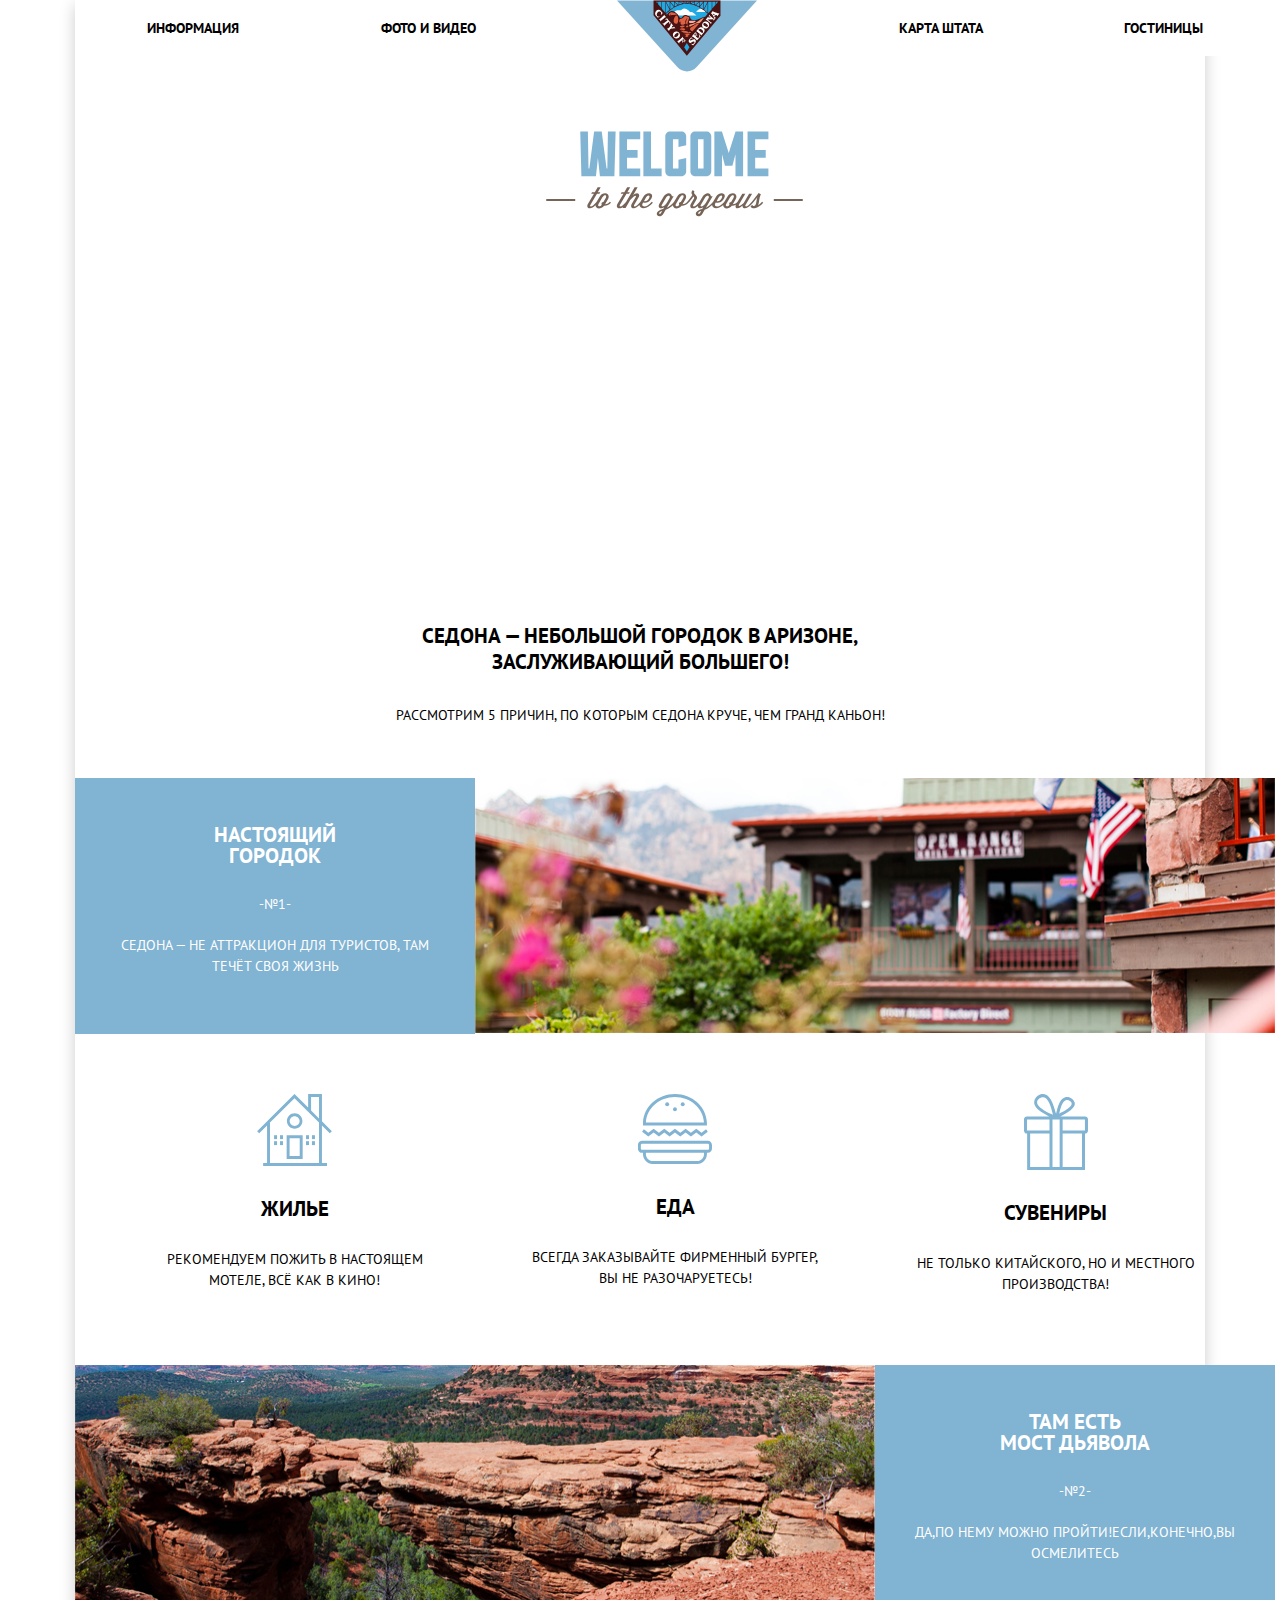
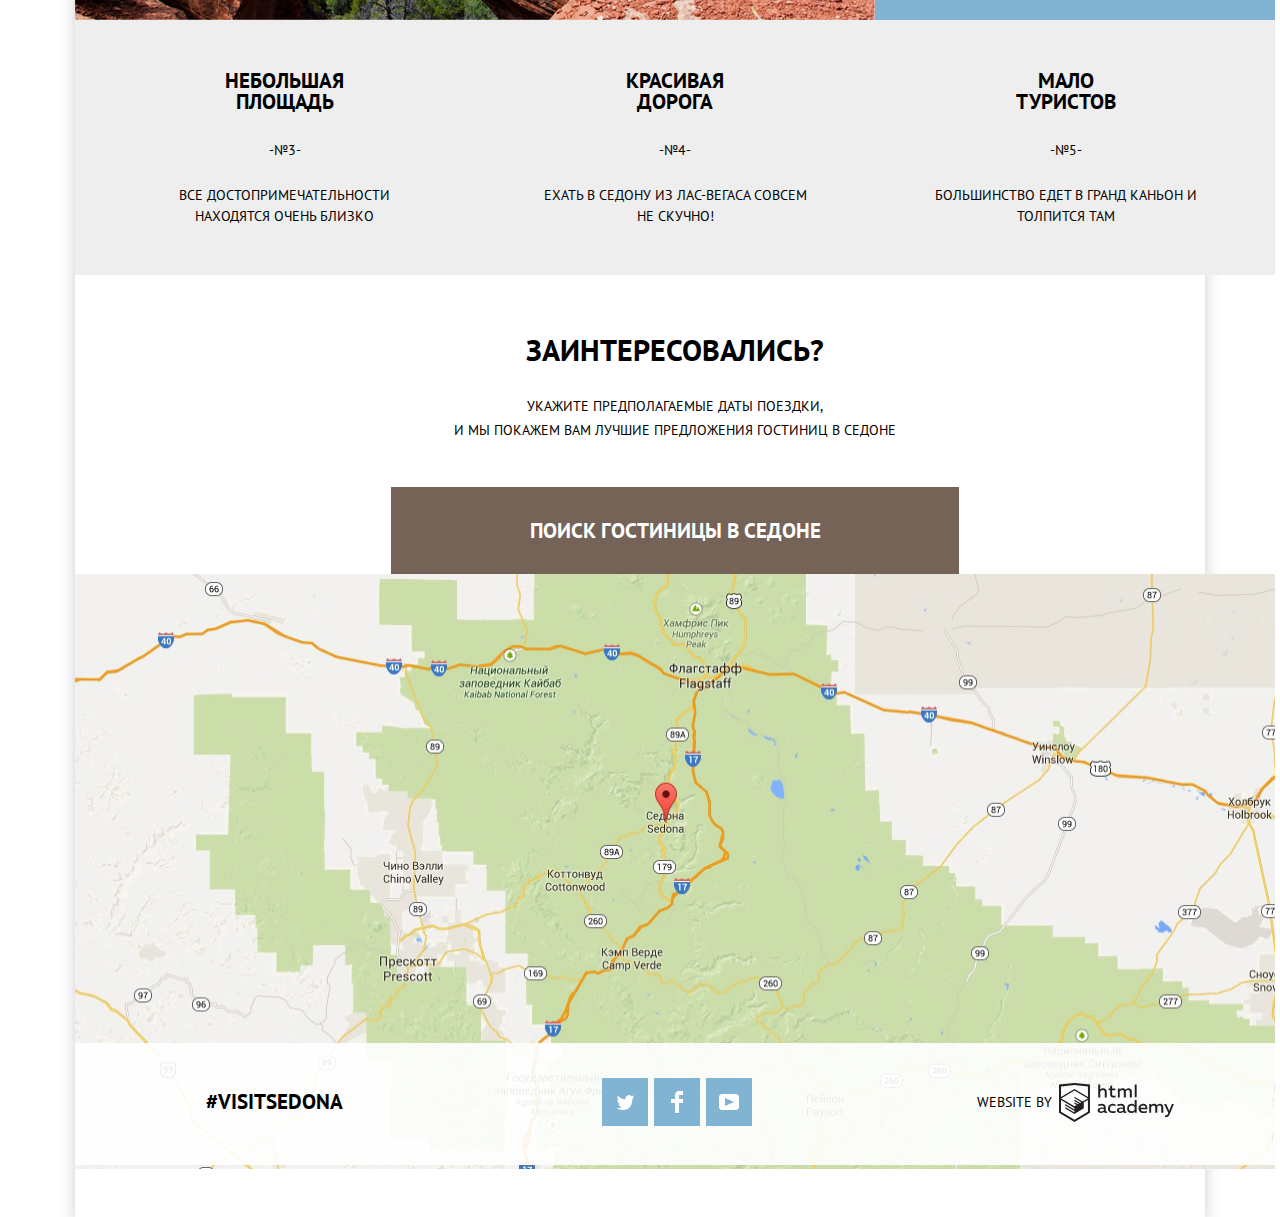
==== index.html @ ebeaf7d1 "№9" ====
<!DOCTYPE html>
<html lang="ru">
    <head>
    <meta charset="utf-8">
        <link rel="stylesheet" type="text/css" href="normalize.css" >
        <link rel="stylesheet" type="text/css" href="css/sedona.css">
        <link href="https://fonts.googleapis.com/css?family=PT+Sans:400,700&amp;subset=cyrillic" rel="stylesheet">
                <title>City of Sedona</title>
    </head>
    <body>
    <header>
        <nav class="main-navigation">
          <ul class="cite-navigation">
            <div class="container">
              <li><a href="">Информация</a></li>
              <li><a href="">Фото и Видео</a></li>
              <li><a class="header-logo" href=""><img src="img/logo.svg" width="140" height="72" alt="logo"></a></li>
              <li><a href="">Карта Штата</a></li>
              <li><a href="">Гостиницы</a></li>
            </div>
          </ul>
        </nav> 
        <div class="img">
          <img src="css/intro-welcome.svg" width="459" height="353">
        </div>
    </header>
        <main>
            <h1 class="visually-hidden">Седона</h1>
            <section class="description-of-sedona">
               <h2>Седона — небольшой городок в Аризоне,<br>
заслуживающий большего!</h2>
               <h3>Рассмотрим 5 причин, по которым Седона круче, чем гранд каньон!</h3>
               <div class="natural-sedona">
                 <div class="description">
                    <h4>Настоящий <br>городок</h4>
                    <h5>-№1-</h5>        
                    <h5>Cедона — не аттракцион для туристов, там течёт своя жизнь</h5>
                </div>
                <img src="img/restor.jpg" alt="restoran" width="800" height="255">    
              </div>
              <ul class="three-reasons">
                <div class="container">
                  <li class="reasons"> 
                    <img src="img/house.svg" alt="home">
                      <h4>Жилье</h4>
                      <h5>Рекомендуем пожить в настоящем мотеле, всё как в кино!</h5>
                  </li>
                  <li class="reasons">
                    <img src="img/burger.svg" alt="burger">
                    <h4>Еда</h4>
                    <h5>Всегда заказывайте фирменный бургер, вы не разочаруетесь!</h5>
                  </li>
                  <li class="reasons">
                    <img src="img/soivenirs.svg" alt="present">
                    <h4>Сувениры</h4>
                    <h5>Не только китайского, но и местного производства!</h5>
                 </li>
                </div>
              </ul>
              <div class="present-sedona">
                <img src="img/devil.jpg" alt="most" width="800" height="255">
                <div class="description">
                  <h4>Там есть <br> мост дьявола</h4>
                  <h5>-№2-</h5>    
                  <h5>Да,по нему можно пройти!Если,конечно,вы осмелитесь</h5>
                </div>
             </div>
             <ul class="six-reasons">
                <div class="container">
                  <li class="reason">
                    <h4>Небольшая <br> Площадь</h4>
                    <h5>-№3-</h5>
                    <h5>Все достопримечательности 
находятся очень близко</h5>
                  </li>
                  <li class="reason">
                    <h4>Красивая<br> Дорога</h4>
                    <h5>-№4-</h5>
                    <h5>Ехать в Седону из Лас-Вегаса совсем
не скучно!</h5>
                  </li>
                  <li class="reason">
                    <h4>Мало <br>Туристов</h4>
                    <h5>-№5-</h5>
                    <h5>Большинство едет в гранд каньон
и толпится там</h5>
                  </li>
                </div>
            </ul>
          </section>
          <section class="interest">
            <h2>Заинтересовались?</h2>
            <h3>Укажите предполагаемые даты поездки,<br> 
и мы покажем вам лучшие предложения гостиниц в Седоне</h3>
            <button class="search" >Поиск гостиницы в Седоне</button>
            <div class="map">
               <img src="img/map.jpg" width="1200" height="595">
            </div>
        </section>
        <footer class="main-footer">
          <div class="container">
            <p class="visit"><a href="">#VISITSEDONA</a></p>
            <div class="footer-social">
               <a href="#" class="social tw"></a>
               <a href="#" class="social fb"></a>
               <a href="#" class="social ut"></a>
            </div>
            <div class="footer-copyright">
                <p>website by</p>
                <a href="" class="logo academy"></a>
            </div>
        </div>
      </footer>
            <section class="popup">
                <div class="search-of-hotel">
                    <h2 class="visually-hidden">Поле ввода данных</h2>
                    <div class="popup-container">
                       <form  action="http://echo.htmlacademy.ru" method="post">
                          <label for="data1">Дата заезда:</label>
                          <input class="enter-calender" type="text" name="text" id="data1" placeholder="24 апреля 2017">
                          <label for="data2">Дата выезда:</label>
                          <input class="exist-calender" type="text" name="text" id="data2" placeholder="4 июля 2017">
                          <label for="senior">Взрослые: 
                              <div class="plus">
                                <button type="button">-</button>
                                <input type="number" id="senior">
                                <button type="button">+</button>
                           </div>  
                        </label>      
                          <label for="child">Дети:
                           <div class="minus">
                             <button type="button">-</button>
                             <input  type="numder" id="child">
                             <button type="button">+</button>
                          </div> 
                         </label>      
                          <button class="found" type="submit">Найти</button>
                </form>
            </div>
        </div>
    </section>
</main>
    <script>
        var search=document.querySelector(".search");
        var popup=document.querySelector(".popup");
        var enter=popup.querySelector(".enter-calender"); 
        var exist=popup.querySelector(".exist-calender");    
        var form=popup.querySelector("form");   
        var inputenter=popup.querySelector(".enter-calender");
        var inputexist=popup.querySelector(".exist-calender");    
            search.addEventListener("click", function (evt){
                evt.preventDefault();
                popup.classList.toggle("popup-show");
                enter.focus();
                inputenter.classList.remove("popup-error");
                inputexist.classList.remove("popup-error-two");
                 })  
            form.addEventListener("submit", function(evt){
                if(!enter.value || !exist.value){
                    evt.preventDefault();
                    inputenter.classList.add("popup-error");
                    inputexist.classList.add("popup-error-two");
                }
            })
            window.addEventListener("keydown", function (evt) {
    if (evt.keyCode === 27) {
      evt.preventDefault();
      if (popup.classList.contains("popup-show")) {
        popup.classList.remove("popup-show");
        inputenter.classList.remove("popup-error");  
        inputexist.classList.remove("popup-error-two");  
      }
    }
            })
        </script>
    </body>
    </html>
---- css/sedona.css ----
body{
    font-family: "PT Sans","Arial", sans-serif;
    font-size: 14px;
    background-color:white;
    text-transform: uppercase;
    margin: 0 75px;
    box-shadow: 0 5px 15px rgba(0, 1, 1, 0.2);
    }
 a{
    color:black;
     text-decoration:none;
}
li {
    list-style: none;
    padding: 0;
}
ul{
    margin: 0;
    padding: 0;
}
.main-navigation{
    width:1200px;
    font-weight: 700;
    color: black;
    background-color: white;
    line-height: 26px;
    }
.img{
    background-image: url("b-p.jpg");
    background-repeat: 
        no-repeat;
    height: 508px;
    background-size: cover;
}
.img img{
    position: relative;
    top: 75px;
    left: 370px;
}
.cite-navigation{
    height: 56px;
    display: flex;
    flex-direction: row;
    align-items: center;
    justify-content: space-between;
    flex-wrap: wrap;
    
}
.cite-navigation li:not(:nth-child(3)) {
    padding-top: 15px;
}
.cite-navigation a {
    color: black;
    font-size: 14px;
    line-height: 26px;
}
.cite-navigation a:hover,
.cite-navigation a:focus{
    color: #669ec0;
}
.cite-navigation a:active{
    color: #b2b2b2;
}

.description-of-sedona {
    text-align: center;
    
}
.description-of-sedona h2{
    font-weight: 700;
    font-size: 21px;
    line-height: 26px;
    margin-top: 59px;
}
.description-of-sedona h3{
    font-size: 14px;
    font-weight: 400;
    margin-top: 27px;
    margin-bottom: 50px;
    line-height: 26px;
}
.natural-sedona{
    display: flex;
    flex-direction: row;
    width: 1200px;
    height: 256px;    
}
.description{
    width: 400px;
    background-color: #81b3d2;
    color: white;
}
.description h4{
    font-family: "PT Sans", sans-serif;
    font-size: 21px;
    line-height: 21px;
    margin-top: 46px;
}
.description h5{
    font-family: "PT Sans","Arial", sans-serif;
    font-size: 14px;
    line-height: 21px;   
    font-weight: 400;
    margin: 0 40px 20px 40px;
}
.three-reasons{
    display: flex;
    justify-content: space-between;
    width: 1200px;
}
.reasons{
    width: 295px;
    padding-right: 115px;
    padding: 60px 0 47px 0;
}
.reasons h4{
    font-family: "PT Sans","Arial," sans-serif;
    font-size: 21px;
    line-height: 21px;
    margin-bottom: 30px;
}
.reasons h5{
    font-family: "PT Sans","Arial", sans-serif;
    font-size: 14px;
    font-weight: 400;
    line-height: 21px;
}
.present-sedona{
    display: flex;
    flex-direction: row;
    width: 1200px;
    height: 255px;
}
.six-reasons{
    display: flex;
    justify-content: space-between;
    width:1200px;
    min-height:255px;
    background-color: #eeeeee;
}
.reason{
    width: 275px;
    padding-top: 22px;
}
.reason h4{
    font-family: "PT Sans","Arial", sans-serif;
    font-size: 21px;
    line-height: 21px;
}
.reason h5{
    font-family: "PT Sans","Arial", sans-serif;
    font-weight: 400;
    font-size:14px;
    line-height: 21px;
}
.interest{
    width: 1200px;
    min-height: 765px;
    text-align: center;
}
.interest h2{
    font-size: 30px;
    margin-top: 55px;
}
.interest h3{
    margin-bottom: 45px;
    font-weight: 400;
    font-size: 14px;
    line-height: 24px;
}
.map{ 
    position: absolute;
    }
.search{
    position: relative;
    width:568px;
    line-height: 27px;
    background-color: #766357;
    color: white;
    font-size:21px;
    text-transform: uppercase;
    border: none;
    font-weight: 700;
    font-family: "PT Sans","Arial", sans-serif;
    padding: 30px 0 30px 0;
}
.search:hover,
.search:focus{
    background-color: #604e43;
}
.search:active{
    background-color: #503e33;
    color: #857871;
}
.popup{
    position: absolute;
    left: 390px;
    top: 2170px;    
    width: 570px;
    min-height: 395px;
    font-weight: 700;
    background-color: white;
    display: none;
}
.search-of-hotel{
    display: flex;
    justify-content: center;
    margin-top: 55px;
}
.search-of-hotel label:nth-child(1){
    margin-right: 23px;
}
.search-of-hotel label{
    margin-right: 20px;
}
.search-of-hotel input[type="text"]{
    width: 330px;
    height: 40px;
    background-color: #f2f2f2;
    margin-bottom: 30px;
    border:none;
    padding-left: 10px;
}
.search-of-hotel input[type="text"]:hover{
    background-color: #ebebeb;
}
.search-of-hotel input[type="text"]:focus{
    background-color: white;
    outline: 2px solid #e5e5e5;
}
.search-of-hotel button {
    margin-top: 45px;
}
.enter-calender{
    background-image:url(calendar.svg);
    background-position: 310px center;
    background-repeat: no-repeat;
    cursor: pointer;
}
.exist-calender{
    background-image:url(calendar.svg);
    background-position: 310px center;
    background-repeat: no-repeat;
    cursor: pointer;  
}
.plus,
.minus {
    display: inline-block;
    margin: 0;
    margin-left: 39px;
}
.minus {
    margin-left: 52px;
}
.plus button,
.minus button {
    margin: 0;
    width: 38px;
    height: 38px;
    background-color: #f2f2f2;
    border: none;
    margin-right: -4px;
}
.plus input,
.minus input {
    width: 38px;
    height: 36px;
    background-color: #f2f2f2;
    border: none;
    margin-right: -4px;
}
.found{
    width: 460px;
    min-height: 60px;
    background-color: #81b3d2;
    color: white;
    border: none;
    font-weight: 600;
    font-size: 21px;
    font-family: "PT Sans", "Arial", sans-serif;
    text-transform: uppercase;
    line-height: 26px;
}
.found:hover,
.found:focus{
    background-color: #669ec0;
}
.found:active{
    background-color: #5496bd;
    color: #7aadcb;
}
.main-footer{
    width: 1200px;
    min-height: 40px;
    color: black;
    background-color: rgba(255,255,255,0.9);
    position: relative;
    top: -52px;
    display: flex;
    justify-content:space-between;
    align-items: center;
}
.visit,
.footer-copyright{
    width: 240px;
}
.visit{
    margin-right: 90px;
    padding: 32px 59px;
}
.footer-copyright{
    padding: 0 0 0 250px;
    margin-left:auto;
    margin-top: -20px;
}
.footer-copyright p{
    position: relative;
    top:52px;
    right:94px;
    font-weight: 400;
    font-size: 14px;
    line-height: 26px;
}
.footer-social{
    width: 400px;
    padding: 35px 0;
    margin-left: 110px;
}
.social{
    display: inline-block;
    width: 46px;
    height: 48px;
    background-color: #81b3d2;
    margin-right: 2px;
}
.tw{
    background-image: url(t.svg);
    background-repeat: no-repeat;
    background-position: center;   
}
.fb{
    background-image: url(fb-icon.svg);
    background-repeat: no-repeat;
    background-position: center;
}
.ut{
    background-image: url(youtube.svg);
    background-repeat: no-repeat;
    background-position:center;    
}
.social:hover,
.social:focus{
    background-color: #669ec0;
}
.social:active{
    background-color: #5496bd;
}
.tw:active{
    background-image: url(t2.svg);
    background-repeat: no-repeat;
    background-position: center;
}
.fb:active{
    background-image: url(fb-icon2.svg);
    background-repeat: no-repeat;
    background-position: center;
}
.ut:active{
    background-image: url(youtube2.svg);
    background-repeat: no-repeat;
    background-position: center;
}
.logo{
    display: inline-block;
    width: 115px;
    height: 50px;
    margin-left: -12px;
}
.academy{
    background-image: url(logo-htmlacademy.svg);
    background-repeat: no-repeat;
    background-position: center;
}
.academy:hover,
.academy:focus{
    background-image: url(logo-htmlacademy1.svg);
    background-repeat: no-repeat;
    background-position: center;   
}
.academy:active{
    background-image: url(logo-htmlacademy2.svg);
    background-repeat: no-repeat;
    background-position: center;
}
.main-footer a{
    color: black;
    font-size: 21px;
    font-weight: 700;
    line-height: 26px;
}
.visually-hidden:not(:focus):not(:active){
    position: absolute;
    width: 1px;
    height: 1px;
    margin: -1px;
    border: 0;
    padding: 0;
    white-space: nowrap;
    clip-path: inset(100%);
    clip: rect(0 0 0 0);
    overflow: hidden;
}
.container{
    width: 1056px;
    margin: 0 auto;
    display: flex;
    justify-content: space-between;
}
.popup-container{
    display: flex;
    margin: 0 auto;
    width: 465px;
    flex-wrap: nowrap;
    flex-direction: row;
}
.popup-show{
    display: block;
    animation-name: popup-animation;
    animation-duration: 1.5s;
}
.popup-error{
    animation-name: error;
    animation-duration: 1s;
}
.popup-error-two{
    animation-name: error-two;
    animation-duration: 1s;
}
@keyframes popup-animation{
    0%{
        transform: scale(0.5);
    }
    50%{
        transform: scale(1.2)
    }
    100%{
        transform: scale(1);
    }
}
@keyframes error{
    0%{
        transform: translateX(0px);
    } 
    10%,30%,50%,70%,90%{
        transform: translateY(20px);
    }    
    20%,40%,60%,80%,100%{
        transform: translateY(-20px);
    }
}
@keyframes error-two{
        0%{
        transform: translateY(0px);
    } 
    10%,30%,50%,70%,90%{
        transform: translateY(20px);

    }    
    20%,40%,60%,80%,100%{
        transform: translateY(-20px);
    }
}
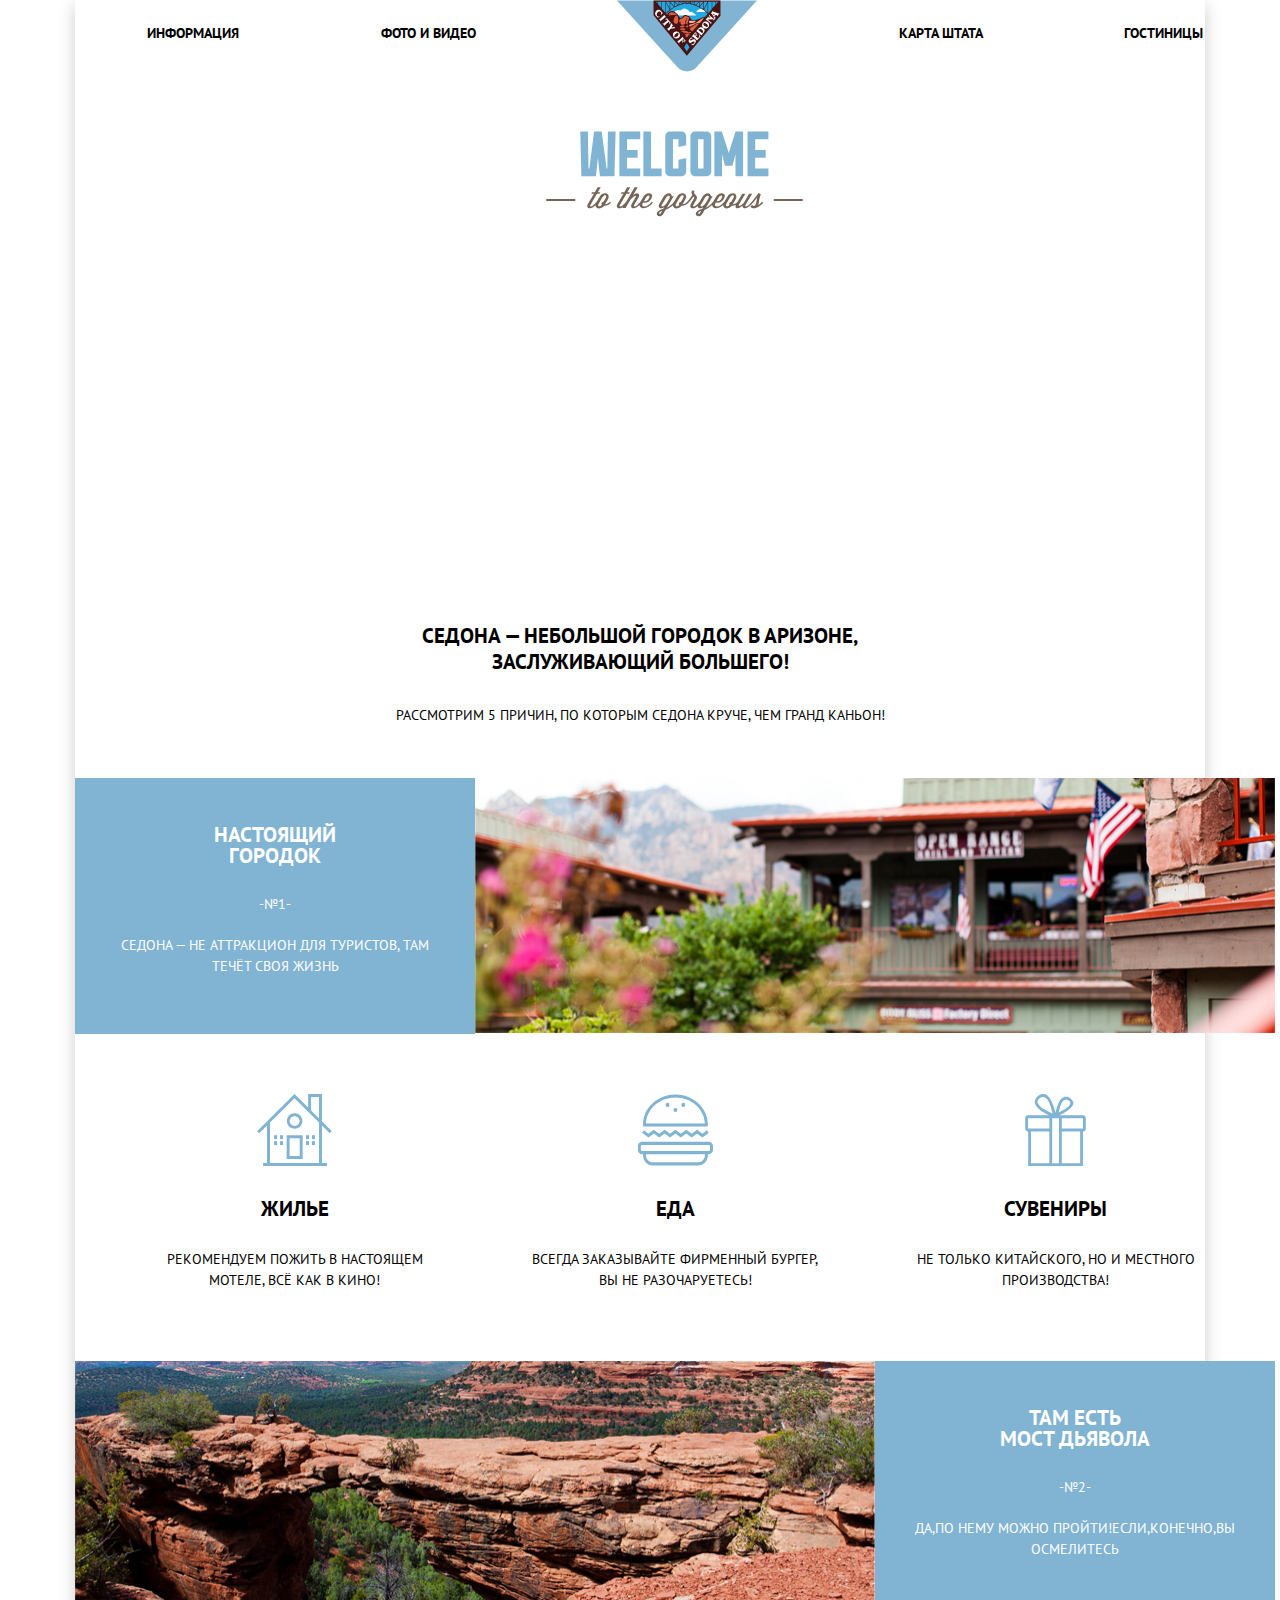
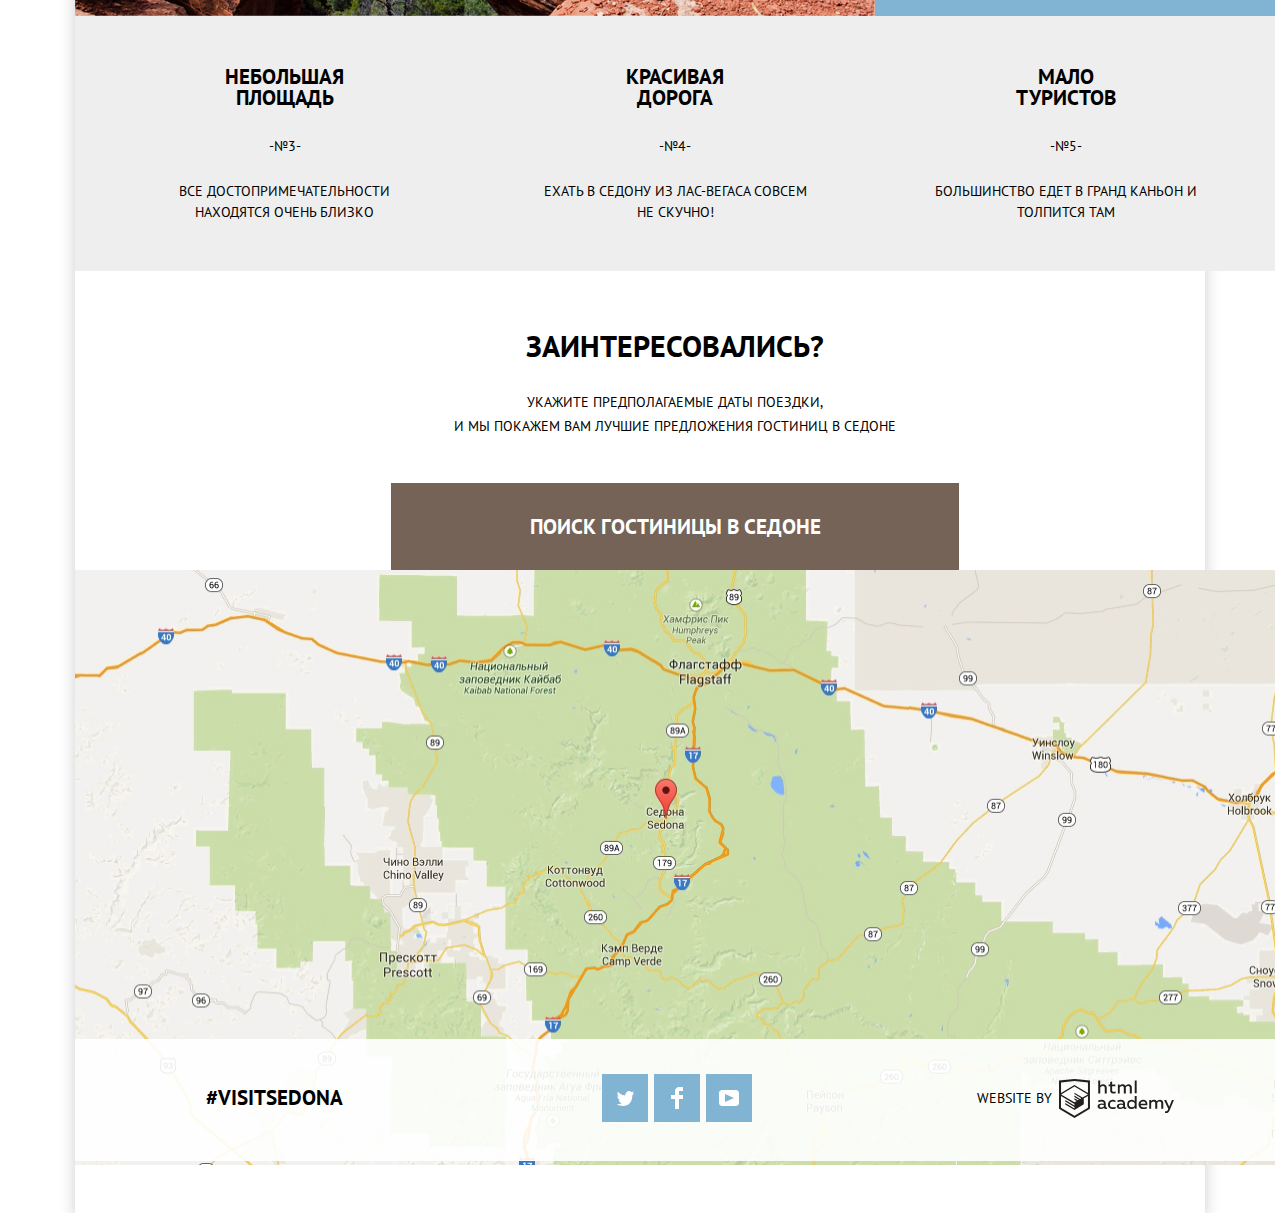
==== commit 3a42a405: "№9.1" ====
--- a/index.html
+++ b/index.html
@@ -3,25 +3,25 @@
     <head>
     <meta charset="utf-8">
         <link rel="stylesheet" type="text/css" href="normalize.css" >
-        <link rel="stylesheet" type="text/css" href="css/sedona.css">
+        <link rel="stylesheet" type="text/css" href="css/sedona-index-hotels.css">
         <link href="https://fonts.googleapis.com/css?family=PT+Sans:400,700&amp;subset=cyrillic" rel="stylesheet">
                 <title>City of Sedona</title>
     </head>
     <body>
     <header>
         <nav class="main-navigation">
-          <ul class="cite-navigation">
-            <div class="container">
+         <div class="container">
+          <ul class="cite-navigation b">
               <li><a href="">Информация</a></li>
               <li><a href="">Фото и Видео</a></li>
               <li><a class="header-logo" href=""><img src="img/logo.svg" width="140" height="72" alt="logo"></a></li>
               <li><a href="">Карта Штата</a></li>
               <li><a href="">Гостиницы</a></li>
-            </div>
           </ul>
+        </div>     
         </nav> 
         <div class="img">
-          <img src="css/intro-welcome.svg" width="459" height="353">
+          <img src="css/intro-welcome.svg" width="459" height="353" alt="welcomeimg">
         </div>
     </header>
         <main>
@@ -38,25 +38,25 @@
                 </div>
                 <img src="img/restor.jpg" alt="restoran" width="800" height="255">    
               </div>
-              <ul class="three-reasons">
+              <div class="three-reasons">
                 <div class="container">
-                  <li class="reasons"> 
-                    <img src="img/house.svg" alt="home">
+                  <div class="reasons"> 
+                    <img src="img/house.svg" width="75" height="72" alt="home">
                       <h4>Жилье</h4>
                       <h5>Рекомендуем пожить в настоящем мотеле, всё как в кино!</h5>
-                  </li>
-                  <li class="reasons">
-                    <img src="img/burger.svg" alt="burger">
+                  </div>
+                  <div class="reasons">
+                    <img src="img/burger.svg" width="75" height="72" alt="burger">
                     <h4>Еда</h4>
                     <h5>Всегда заказывайте фирменный бургер, вы не разочаруетесь!</h5>
-                  </li>
-                  <li class="reasons">
-                    <img src="img/soivenirs.svg" alt="present">
+                  </div>
+                  <div class="reasons">
+                    <img src="img/soivenirs.svg" width="75" height="72" alt="present">
                     <h4>Сувениры</h4>
                     <h5>Не только китайского, но и местного производства!</h5>
-                 </li>
+                 </div>
                 </div>
-              </ul>
+              </div>
               <div class="present-sedona">
                 <img src="img/devil.jpg" alt="most" width="800" height="255">
                 <div class="description">
@@ -65,28 +65,28 @@
                   <h5>Да,по нему можно пройти!Если,конечно,вы осмелитесь</h5>
                 </div>
              </div>
-             <ul class="six-reasons">
+             <div class="six-reasons">
                 <div class="container">
-                  <li class="reason">
+                  <div class="reason">
                     <h4>Небольшая <br> Площадь</h4>
                     <h5>-№3-</h5>
                     <h5>Все достопримечательности 
 находятся очень близко</h5>
-                  </li>
-                  <li class="reason">
+                  </div>
+                  <div class="reason">
                     <h4>Красивая<br> Дорога</h4>
                     <h5>-№4-</h5>
                     <h5>Ехать в Седону из Лас-Вегаса совсем
 не скучно!</h5>
-                  </li>
-                  <li class="reason">
+                  </div>
+                  <div class="reason">
                     <h4>Мало <br>Туристов</h4>
                     <h5>-№5-</h5>
                     <h5>Большинство едет в гранд каньон
 и толпится там</h5>
-                  </li>
+                  </div>
                 </div>
-            </ul>
+            </div>
           </section>
           <section class="interest">
             <h2>Заинтересовались?</h2>
@@ -94,20 +94,20 @@
 и мы покажем вам лучшие предложения гостиниц в Седоне</h3>
             <button class="search" >Поиск гостиницы в Седоне</button>
             <div class="map">
-               <img src="img/map.jpg" width="1200" height="595">
+               <img src="img/map.jpg" width="1200" height="595" alt="mapimg">
             </div>
         </section>
-        <footer class="main-footer">
+        <footer class="main-footer-a">
           <div class="container">
-            <p class="visit"><a href="">#VISITSEDONA</a></p>
-            <div class="footer-social">
-               <a href="#" class="social tw"></a>
-               <a href="#" class="social fb"></a>
-               <a href="#" class="social ut"></a>
+            <p class="visit-a"><a href="">#VISITSEDONA</a></p>
+            <div class="footer-social-a">
+               <a href="#" class="social-a tw"></a>
+               <a href="#" class="social-a fb"></a>
+               <a href="#" class="social-a ut"></a>
             </div>
-            <div class="footer-copyright">
+            <div class="footer-copyright-a">
                 <p>website by</p>
-                <a href="" class="logo academy"></a>
+                <a href="" class="logo-a academy"></a>
             </div>
         </div>
       </footer>
@@ -120,20 +120,18 @@
                           <input class="enter-calender" type="text" name="text" id="data1" placeholder="24 апреля 2017">
                           <label for="data2">Дата выезда:</label>
                           <input class="exist-calender" type="text" name="text" id="data2" placeholder="4 июля 2017">
-                          <label for="senior">Взрослые: 
+                          <label for="senior">Взрослые: </label> 
                               <div class="plus">
                                 <button type="button">-</button>
                                 <input type="number" id="senior">
                                 <button type="button">+</button>
-                           </div>  
-                        </label>      
-                          <label for="child">Дети:
+                           </div>       
+                          <label for="child">Дети:</label>
                            <div class="minus">
                              <button type="button">-</button>
-                             <input  type="numder" id="child">
+                             <input  type="number" id="child">
                              <button type="button">+</button>
-                          </div> 
-                         </label>      
+                          </div>       
                           <button class="found" type="submit">Найти</button>
                 </form>
             </div>
--- a/css/sedona-index-hotels.css
+++ b/css/sedona-index-hotels.css
@@ -0,0 +1,1024 @@
+body{
+    font-weight: 700;
+    text-transform: uppercase;
+    font-size: 14px;
+    font-family: "PT Sans","Arial", sans-serif;
+    margin: 0 75px;
+    box-shadow: 0 5px 15px rgba(0, 1, 1, 0.2);
+    }
+a {
+    color: black;
+    text-decoration: none;
+}
+li {
+    list-style: none;
+    padding: 0;
+}
+ul {
+    margin:0;
+    padding: 0;
+}
+button {
+    margin: 0;
+    padding: 0;
+}
+.main-navigation {
+    width: 1200px;
+    line-height: 26px;
+}
+
+.img{
+    background-image: url("b-p.jpg");
+    background-repeat: 
+        no-repeat;
+    height: 508px;
+    background-size: cover;
+} 
+
+.img img{
+    position: relative;
+    top: 75px;
+    left: 370px;
+} 
+
+.cite-navigation {
+    width: 1200px;
+    height: 56px;
+    display: flex;
+    flex-direction: row;
+    align-items:center;
+    justify-content: space-between;
+    flex-wrap: wrap;
+}
+
+.a li:not(:nth-child(3)) {
+    padding-bottom: 15px;
+}
+
+.b li:not(:nth-child(3)) {
+    padding-bottom: 15px;
+}
+
+.cite-navigation a:hover,
+.cite-navigation a:focus {
+    color: #81b3d2;
+}
+
+.cite-navigation a:active {
+    color: #bcbcbc;
+}
+
+.choose-of-hotels a {
+    color: #73655a;
+}
+
+.description-of-sedona {
+    text-align: center;
+}
+
+.description-of-sedona h2{
+    font-weight: 700;
+    font-size: 21px;
+    line-height: 26px;
+    margin-top: 59px;
+}
+
+.description-of-sedona h3{
+    font-size: 14px;
+    font-weight: 400;
+    margin-top: 27px;
+    margin-bottom: 50px;
+    line-height: 26px;
+}
+
+.natural-sedona{
+    display: flex;
+    flex-direction: row;
+    width: 1200px;
+    height: 256px;    
+}
+
+.description{
+    width: 400px;
+    background-color: #81b3d2;
+    color: white;
+}
+
+.description h4{
+    font-family: "PT Sans", sans-serif;
+    font-size: 21px;
+    line-height: 21px;
+    margin-top: 46px;
+}
+
+.description h5{
+    font-family: "PT Sans","Arial", sans-serif;
+    font-size: 14px;
+    line-height: 21px;   
+    font-weight: 400;
+    margin: 0 40px 20px 40px;
+}
+
+.three-reasons{
+    display: flex;
+    justify-content: space-between;
+    width: 1200px;
+}
+
+.reasons{
+    width: 295px;
+    padding-right: 115px;
+    padding: 60px 0 47px 0;
+}
+
+.reasons h4{
+    font-family: "PT Sans","Arial," sans-serif;
+    font-size: 21px;
+    line-height: 21px;
+    margin-bottom: 30px;
+}
+
+.reasons h5{
+    font-family: "PT Sans","Arial", sans-serif;
+    font-size: 14px;
+    font-weight: 400;
+    line-height: 21px;
+}
+
+.present-sedona{
+    display: flex;
+    flex-direction: row;
+    width: 1200px;
+    height: 255px;
+}
+
+.six-reasons{
+    display: flex;
+    justify-content: space-between;
+    width:1200px;
+    min-height:255px;
+    background-color: #eeeeee;
+}
+
+.reason{
+    width: 275px;
+    padding-top: 22px;
+}
+
+.reason h4{
+    font-family: "PT Sans","Arial", sans-serif;
+    font-size: 21px;
+    line-height: 21px;
+}
+
+.reason h5{
+    font-family: "PT Sans","Arial", sans-serif;
+    font-weight: 400;
+    font-size:14px;
+    line-height: 21px;
+}
+
+.interest{
+    width: 1200px;
+    min-height: 765px;
+    text-align: center;
+}
+
+.interest h2{
+    font-size: 30px;
+    margin-top: 55px;
+}
+
+.interest h3{
+    margin-bottom: 45px;
+    font-weight: 400;
+    font-size: 14px;
+    line-height: 24px;
+}
+
+.map{ 
+    position: absolute;
+    }
+
+.search{
+    position: relative;
+    width:568px;
+    line-height: 27px;
+    background-color: #766357;
+    color: white;
+    font-size:21px;
+    text-transform: uppercase;
+    border: none;
+    font-weight: 700;
+    font-family: "PT Sans","Arial", sans-serif;
+    padding: 30px 0 30px 0;
+}
+
+.search:hover,
+.search:focus{
+    background-color: #604e43;
+}
+
+.search:active{
+    background-color: #503e33;
+    color: #857871;
+}
+
+.popup{
+    position: absolute;
+    left: 390px;
+    top: 2170px;    
+    width: 570px;
+    min-height: 395px;
+    font-weight: 700;
+    background-color: white;
+    display: none;
+}
+
+.search-of-hotel{
+    display: flex;
+    justify-content: center;
+    margin-top: 55px;
+}
+
+.search-of-hotel label:nth-child(1){
+    margin-right: 23px;
+}
+
+.search-of-hotel label{
+    margin-right: 20px;
+}
+
+.search-of-hotel input[type="text"]{
+    width: 330px;
+    height: 40px;
+    background-color: #f2f2f2;
+    margin-bottom: 30px;
+    border:none;
+    padding-left: 10px;
+}
+
+.search-of-hotel input[type="text"]:hover{
+    background-color: #ebebeb;
+}
+
+.search-of-hotel input[type="text"]:focus{
+    background-color: white;
+    outline: 2px solid #e5e5e5;
+}
+
+.search-of-hotel button {
+    margin-top: 45px;
+}
+
+.enter-calender{
+    background-image:url(calendar.svg);
+    background-position: 310px center;
+    background-repeat: no-repeat;
+    cursor: pointer;
+}
+
+.exist-calender{
+    background-image:url(calendar.svg);
+    background-position: 310px center;
+    background-repeat: no-repeat;
+    cursor: pointer;  
+}
+
+.plus,
+.minus {
+    display: inline-block;
+    margin: 0;
+    margin-left: 20px;
+}
+
+.minus {
+    margin-left: 52px;
+}
+
+.plus button,
+.minus button {
+    margin: 0;
+    width: 38px;
+    height: 38px;
+    background-color: #f2f2f2;
+    border: none;
+    margin-right: -4px;
+    cursor: pointer;
+}
+
+.plus input,
+.minus input {
+    width: 38px;
+    height: 36px;
+    background-color: #f2f2f2;
+    border: none;
+    margin-right: -4px;
+}
+
+.found{
+    width: 460px;
+    min-height: 60px;
+    background-color: #81b3d2;
+    color: white;
+    border: none;
+    font-weight: 600;
+    font-size: 21px;
+    font-family: "PT Sans", "Arial", sans-serif;
+    text-transform: uppercase;
+    line-height: 26px;
+}
+
+.found:hover,
+.found:focus{
+    background-color: #669ec0;
+}
+
+.found:active{
+    background-color: #5496bd;
+    color: #7aadcb;
+}
+
+.choose {
+    width: 1200px;
+    min-height: 220px;
+    color: white;
+}
+
+.choose h3 {
+    font-size: 16px;
+}
+.choose label {
+    font-weight: 400;
+    line-height: 21px;
+}
+.wholeform {
+    background-image: url(filter%20background.jpg);
+    background-repeat: no-repeat;
+    width: 1200px;
+    min-height: 190px;
+    display: flex;
+    padding-top: 30px;
+    flex-wrap: wrap;
+}
+.infostructure,
+.type {
+    display: flex;
+    width: 170px;
+    flex-direction: column;
+}
+.infostructure {
+    margin-right: 97px;
+}
+.infostructure h3,
+.type h3 {
+    margin-bottom: 26px;
+}
+.cost h3 {
+    margin-bottom: 9px;
+}
+.infostructure p,
+.type p {
+    margin-bottom: 23px;
+}
+.type {
+    margin-right:320px;
+}
+.cost {
+    display: flex;
+    flex-direction: column;
+    width: 330px;
+}
+    
+.subscribe {
+    width: 135px;
+    height: 35px;
+    font-size: 16px;
+    font-family: "PT Sans", "Arial", sans-serif;
+    text-transform: uppercase;
+    font-weight: 400;
+    color: white;
+    background: transparent;
+    border:2px solid white;
+    cursor: pointer;
+    line-height:21px; 
+    margin: 0 auto;
+    border-radius: 2px;
+}
+.subscribe:hover {
+    background-color: white;
+    color: black;
+}
+.hotel-items {
+  width: 1200px;
+  height: 540px; 
+  margin-bottom: 30px;
+    }
+.founding {
+    min-height: 88px;
+    display: flex;
+    justify-content: space-between;
+}
+.founding h2 {
+    font-size: 21px;
+    font-family: "PT Sans", "Arial", sans-serif;
+    margin-top: 27px;
+}
+.founding h3 {
+    margin-top: 35px;
+    margin-left: 47px;
+    margin-right: 40px;
+    font-size: 12px;
+    line-height: 18px;
+}
+.founding button {
+    margin-right: 30px;
+    font-weight: 400;
+    font-size: 12px;
+    line-height: 18px;
+    text-decoration: underline;
+    text-decoration-style: dotted;
+    text-decoration-color: #669ec0;
+    text-transform: uppercase;
+    color: #bdc3bd;
+    border: none;
+    background: none;
+    cursor: pointer;
+    
+}
+
+.founding button:hover,
+.founding button:focus {
+    color: #669ec0;
+}
+
+.founding button:active {
+    color: black;
+    text-decoration: none;
+}
+
+.activebtn {
+    color: #669ec0;
+} 
+
+.span {
+    display: flex;
+    flex-direction: row;
+    margin-left: auto;
+    margin-right: 0;
+    height: 100%;
+    margin-top: 35px;
+    cursor: pointer;
+}
+.up {
+    background-image: url(icon-up-dir.svg);
+    width: 11px;
+    height: 10px;
+    margin-right: 10px;
+}
+
+.dwn {
+    background-image: url(icon-down-dir.svg);
+    width: 11px;
+    height: 10px;    
+}
+.up:hover,
+.up:focus {
+    background-image: url(icon-up-dir-h.svg); 
+    width:  11px;  
+    height: 10px;   
+}
+
+.dwn:hover,
+.dwn:focus {
+    background-image: url(icon-down-dir-h.svg); 
+    width:  11px;  
+    height: 10px ; 
+}
+
+.up:active {
+    background-image: url(icon-up-dir-a.svg);
+    width: 11px;
+    height: 10px;
+}
+
+.dwn:active {
+    background-image: url(icon-down-dir-a.svg);
+    width: 11px;
+    height: 10px;   
+}
+
+.catalog-list{
+    width: 1200px;
+    min-height: 455px;
+    display: flex;
+    flex-direction: column;
+}
+.name-hotel-wrapper{
+    border: 1px solid #e5e5e5;
+    border-right: none;
+}
+.name-hotel {
+    display: flex;
+    flex-wrap: wrap;
+    justify-content: flex-start;
+    align-items: center;
+    padding: 28px;
+    padding-left: 0;
+}
+.name-hotel img {
+    margin-right: 30px;
+}
+.name-hotel div{
+    display: flex;
+    min-width: 260px;
+    flex-direction: column;
+    justify-content: space-between;
+    min-height: 90px;   
+}
+.name-hotel h3{
+    font-size: 21px;
+    font-family: "PT Sans","Arial", sans-serif;
+    margin-top: -5px;
+    margin-bottom: -5px;
+}
+.name-hotel p {
+  display: flex;
+  width: 240px;
+  font-weight: 400;
+  line-height: 21px;
+} 
+.name-hotel p span {
+    display: block;
+    width: 50%; 
+}
+.name-hotel a:hover,
+.name-hotel a:focus {
+    color: #81b3d2;
+}
+.name-hotel a:active {
+    color: #b2b2b2;
+}
+.rate {
+    display: flex;
+    flex-direction: column;
+    margin-left: auto;
+    margin-right: 0;
+    height: 100%;
+}
+.rate p { 
+    font-size: 14px;
+    line-height: 21px;
+    background-color: #f2f2f2;
+    padding: 5px 15px;
+    width: 83px;
+    height: 16px;
+    padding: 5px 13px 6px 16px;
+    font-weight: 400;
+    margin-top: 40px;
+}
+
+.rate div {
+    margin-top: 27px;
+}
+.first-rate {
+    margin-left: 25px;
+}
+.second-rate {
+    margin-left: 45px;
+}
+
+.third-rate {
+    margin-left: 70px;
+}
+
+.moreinfo {
+    display: inline-block;
+    min-width: 110px;
+    min-height: 28px;
+    background-color: #81b3d2;
+    color: white;
+    font-family: "PT Sans", sans-serif;
+    font-size: 14px;
+    text-transform: uppercase;
+    font-weight: 700;
+    border: none;
+    margin-right: 3px;
+}
+
+.moreinfo:hover,
+.moreinfo:focus {
+    background-color: #669ec0;
+}
+
+.moreinfo:active {
+background-color: #5496bd;
+color: #88b6d1;    
+}
+
+.reserv {
+    display: inline-block;
+    min-width:145px; 
+    min-height:28px;
+    background-color: #766357;
+    color:white;
+    font-size: 14px;
+    font-family: "PT Sans", sans-serif;
+    text-transform: uppercase;
+    font-weight: 700;
+    border: none;
+}
+
+.reserv:hover,
+.reserv:focus {
+    background-color: #604e43;
+}
+
+.reserv:active {
+    background-color: #503e33;
+    color: #857871;
+}
+
+.main-footer-a{
+    width: 1200px;
+    min-height: 40px;
+    color: black;
+    background-color: rgba(255,255,255,0.9);
+    position: relative;
+    top: -52px;
+    display: flex;
+    justify-content:space-between;
+    align-items: center;
+}
+
+.visit-a,
+.footer-copyright-a{
+    width: 240px;
+}
+
+.visit-a{
+    margin-right: 90px;
+    padding: 32px 59px;
+}
+
+.footer-copyright-a{
+    padding: 0 0 0 250px;
+    margin-left:auto;
+    margin-top: -20px;
+}
+
+.footer-copyright-a p{
+    position: relative;
+    top:52px;
+    right:94px;
+    font-weight: 400;
+    font-size: 14px;
+    line-height: 26px;
+}
+
+.footer-social-a{
+    width: 400px;
+    padding: 35px 0;
+    margin-left: 110px;
+}
+
+.social-a{
+    display: inline-block;
+    width: 46px;
+    height: 48px;
+    background-color: #81b3d2;
+    margin-right: 2px;
+}
+
+.social-a:hover,
+.social-a:focus{
+    background-color: #669ec0;
+}
+
+.social-a:active{
+    background-color: #5496bd;
+}
+
+.logo-a{
+    display: inline-block;
+    width: 115px;
+    height: 50px;
+    margin-left: -12px;
+}
+.main-footer-a a{
+    color: black;
+    font-size: 21px;
+    font-weight: 700;
+    line-height: 26px;
+}
+.main-footer-b {
+    position: relative;
+    width: 1200px;
+    min-height: 40px;
+    color: black;
+    background-color:white;
+    display: flex;
+    justify-content:space-between;
+    align-items: center;
+    margin-top: -30px;
+    }
+.visit-b,
+.footer-copyright-b {
+    width: 240px;
+}
+
+.visit-b {
+    padding-left: 60px;
+    padding-top: 45px;
+}
+
+.footer-copyright-b {    
+margin-left: 247px;
+}
+
+.footer-social-b {
+    width: 400px;
+    padding: 35px 0;
+    padding-left: 255px;
+}
+
+.social-b {
+    display: inline-block;
+    width: 46px;
+    height: 48px;
+    background-color: #81b3d2;
+    margin-right: 3px;
+}
+
+.tw {
+    background-image: url(t.svg);
+    background-repeat: no-repeat;
+    background-position: center;   
+}
+.fb {
+    background-image: url(fb-icon.svg);
+    background-repeat: no-repeat;
+    background-position: center;
+}
+.ut {
+    background-image: url(youtube.svg);
+    background-repeat: no-repeat;
+    background-position: center;    
+}
+.social-b:hover,
+.social-b:focus {
+    background-color: #669ec0;
+}
+.social-b:active {
+    background-color: #5496bd;
+}
+.tw:active {
+    background-image: url(t2.svg);
+    background-repeat: no-repeat;
+    background-position: center;
+}
+.fb:active {
+    background-image: url(fb-icon2.svg);
+    background-repeat: no-repeat;
+    background-position: center;
+}
+.ut:active {
+    background-image: url(youtube2.svg);
+    background-repeat: no-repeat;
+    background-position: center;
+}
+.footer-copyright-b p {
+    position: relative;
+    top: 45px;
+    right: 92px;
+    font-size: 14px;
+    font-weight: 400;
+    line-height: 26px;
+}
+.logo-b {
+    display: inline-block;
+    width: 115px;
+    height: 50px;
+    background-color: white;
+    margin-top: 6px;
+    margin-left: -10px;
+}
+.academy {
+    background-image: url(logo-htmlacademy.svg);
+    background-repeat: no-repeat;
+    background-position: center;
+}
+.academy:hover,
+.academy:focus {
+    background-image: url(logo-htmlacademy1.svg);
+    background-repeat: no-repeat;
+    background-position: center;   
+}
+.academy:active {
+    background-image: url(logo-htmlacademy2.svg);
+    background-repeat: no-repeat;
+    background-position: center;
+}
+
+.main-footer-b a {
+    color: black;
+    font-size: 21px;
+    font-weight: 700;
+}
+
+.visually-hidden {
+    position: absolute;
+    width: 1px;
+    height: 1px;
+    margin: -1px;
+    border: 0;
+    padding: 0;
+    white-space: nowrap;
+    clip-path: inset(100%);
+    clip: rect(0 0 0 0);
+    overflow: hidden;
+}
+
+.container {
+    width: 1056px;
+    margin: 0 auto;
+    display: flex;
+    justify-content: space-between;
+}
+
+.popup-container {
+    display: flex;
+    margin: 0 auto;
+    width: 465px;
+    flex-wrap: nowrap;
+    flex-direction: row;
+}
+
+.popup-show{
+    display: block;
+    animation-name: popup-animation;
+    animation-duration: 1.5s;
+}
+
+.popup-error {
+    animation-name: error;
+    animation-duration: 1s;
+}
+
+.popup-error-two {
+    animation-name: error-two;
+    animation-duration: 1s;
+}
+
+@keyframes popup-animation{
+    0%{
+        transform: scale(0.5);
+    }
+    50%{
+        transform: scale(1.2)
+    }
+    100%{
+        transform: scale(1);
+    }
+}
+
+@keyframes error{
+    0%{
+        transform: translateX(0px);
+    } 
+    10%,30%,50%,70%,90%{
+        transform: translateY(20px);
+    }    
+    20%,40%,60%,80%,100%{
+        transform: translateY(-20px);
+    }
+}
+
+@keyframes error-two{
+        0%{
+        transform: translateY(0px);
+    } 
+    10%,30%,50%,70%,90%{
+        transform: translateY(20px);
+
+    }    
+    20%,40%,60%,80%,100%{
+        transform: translateY(-20px);
+    }
+}
+
+.action {
+    position: relative;
+    padding-left: 42px;
+    cursor: pointer;   
+}
+
+.action input[type="checkbox"]:checked + .checkbox{
+    position: absolute;
+    width: 25px;
+    height: 25px;
+    background-image: url(checkbox-on.svg);
+    background-repeat: no-repeat;
+    left: 0px;
+    top: -5px;
+}
+
+.action input[type="checkbox"] + .checkbox {
+    position: absolute;
+    width: 25px;
+    height: 25px;
+    background-image: url(checkbox-off.svg);
+    background-repeat: no-repeat;
+    left: 0;
+    top: -5px;
+}
+
+.price-range { 
+    position: relative;
+    height: 31px;
+    width: 318px;
+    border: 2px solid white;
+    border-radius: 3px;
+    font-size: 0;
+}
+
+.price-range::after {
+  content: "";
+  position: absolute;
+  top: 50%;
+  left: 50%;
+  transform: translate(-50%,-50%);
+  width: 2px;
+  height: 22px;
+  background: white;
+}
+
+.price-range label{
+    display: inline-block;
+    font-size: 14px;
+    line-height: 38px;
+    cursor: pointer;
+}
+
+.min-price,
+.max-price{
+    width: 90px;
+    padding-left: 65px;
+}
+
+.price-range input {
+    border: none;
+    width: 50px;
+    color: white;
+    background: none;
+    padding-left: 10px;
+}
+
+.range-control {
+    position: relative;
+    margin-top: 20px;
+    margin-bottom: 35px;
+}
+
+.range-control .scale {
+  height: 2px;
+  background: rgba(255, 255, 255, 0.3);
+}
+
+.range-control .bar {
+  width: 80%;
+  height: 2px;
+  background: white;
+}
+
+.range-button {
+  position: absolute;
+  top: -9px;
+  width: 4px;
+  height: 4px;
+  background: #ababab;
+  border: 8px solid #ffffff;
+  border-radius: 50%;
+  box-shadow: 0 2px 1px 0 rgba(0, 1, 1, 0.2);
+  cursor: pointer;
+}
+
+.range-button:hover {
+  background: #1c4f80;
+}
+
+.range-button-min {
+  left: 0;
+}
+
+.range-button-max {
+  left: 80%;
+}
+
+
+
+
+
+
+
+
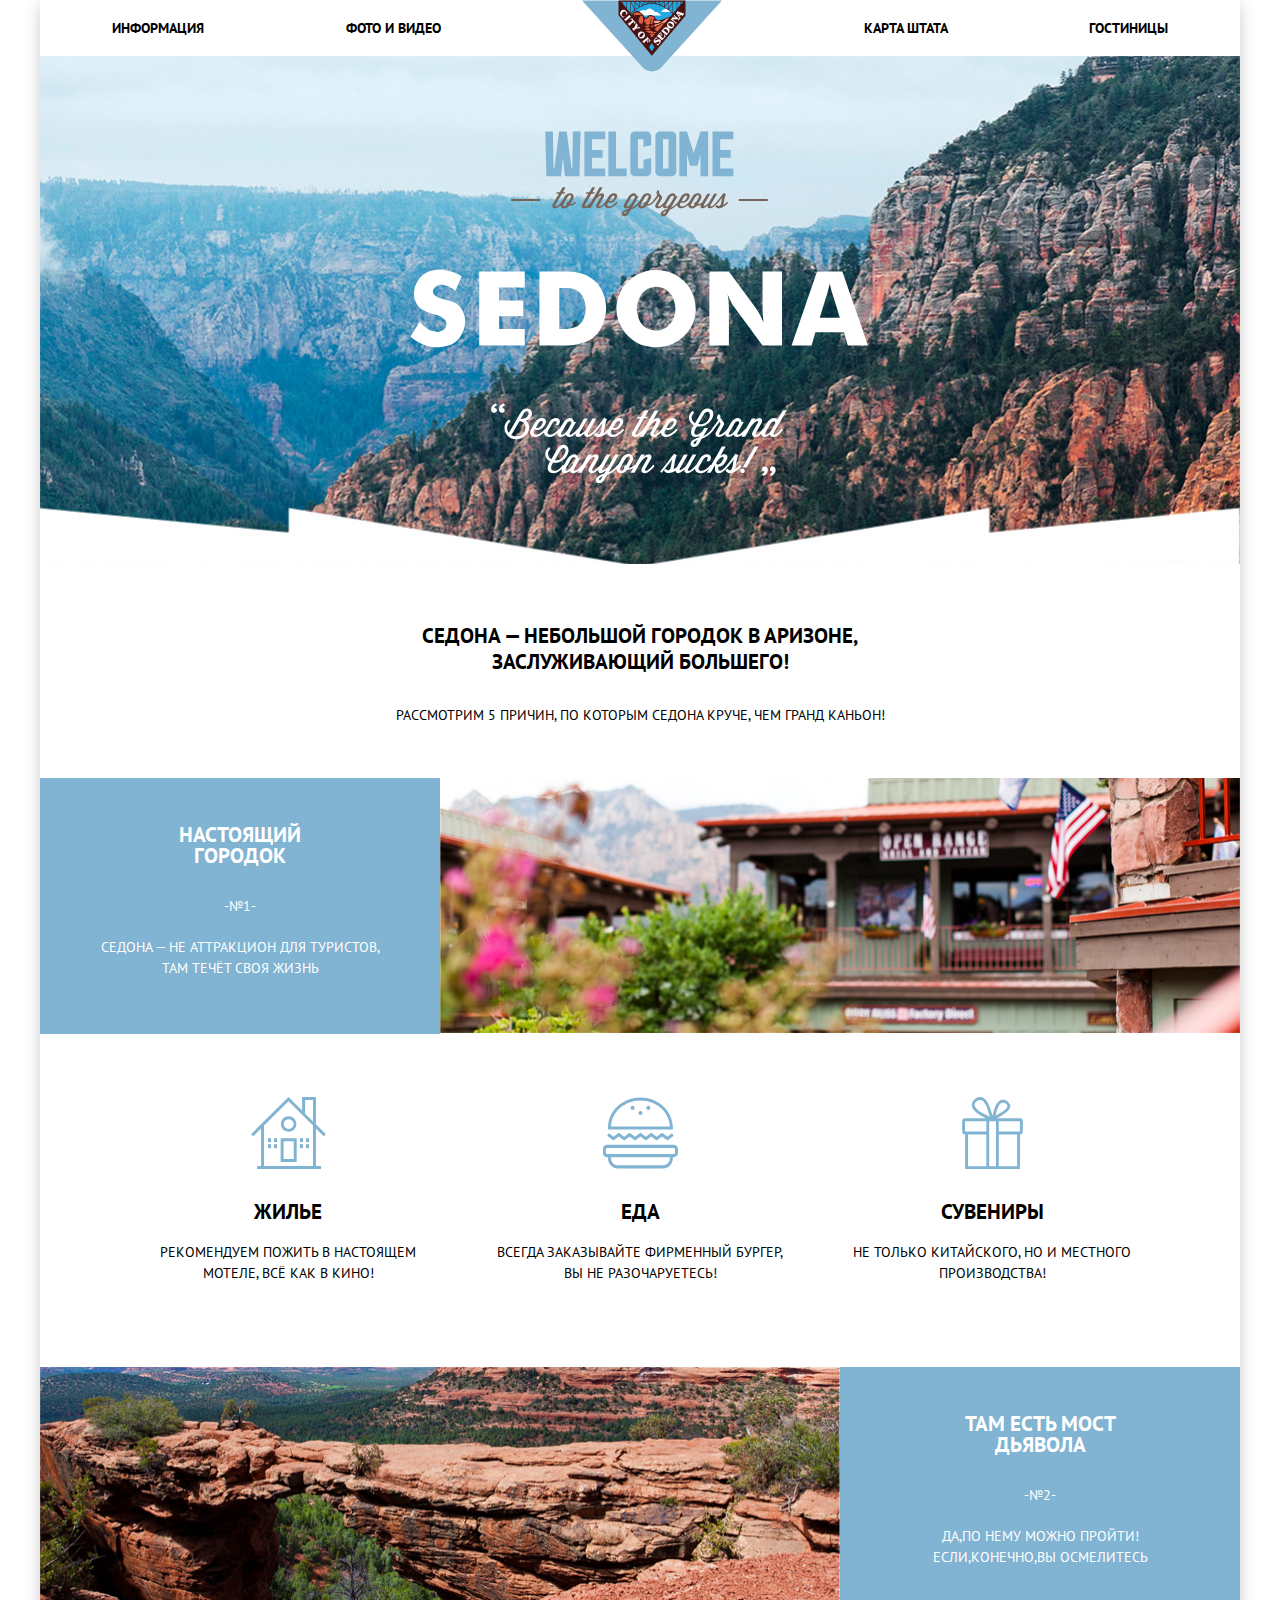
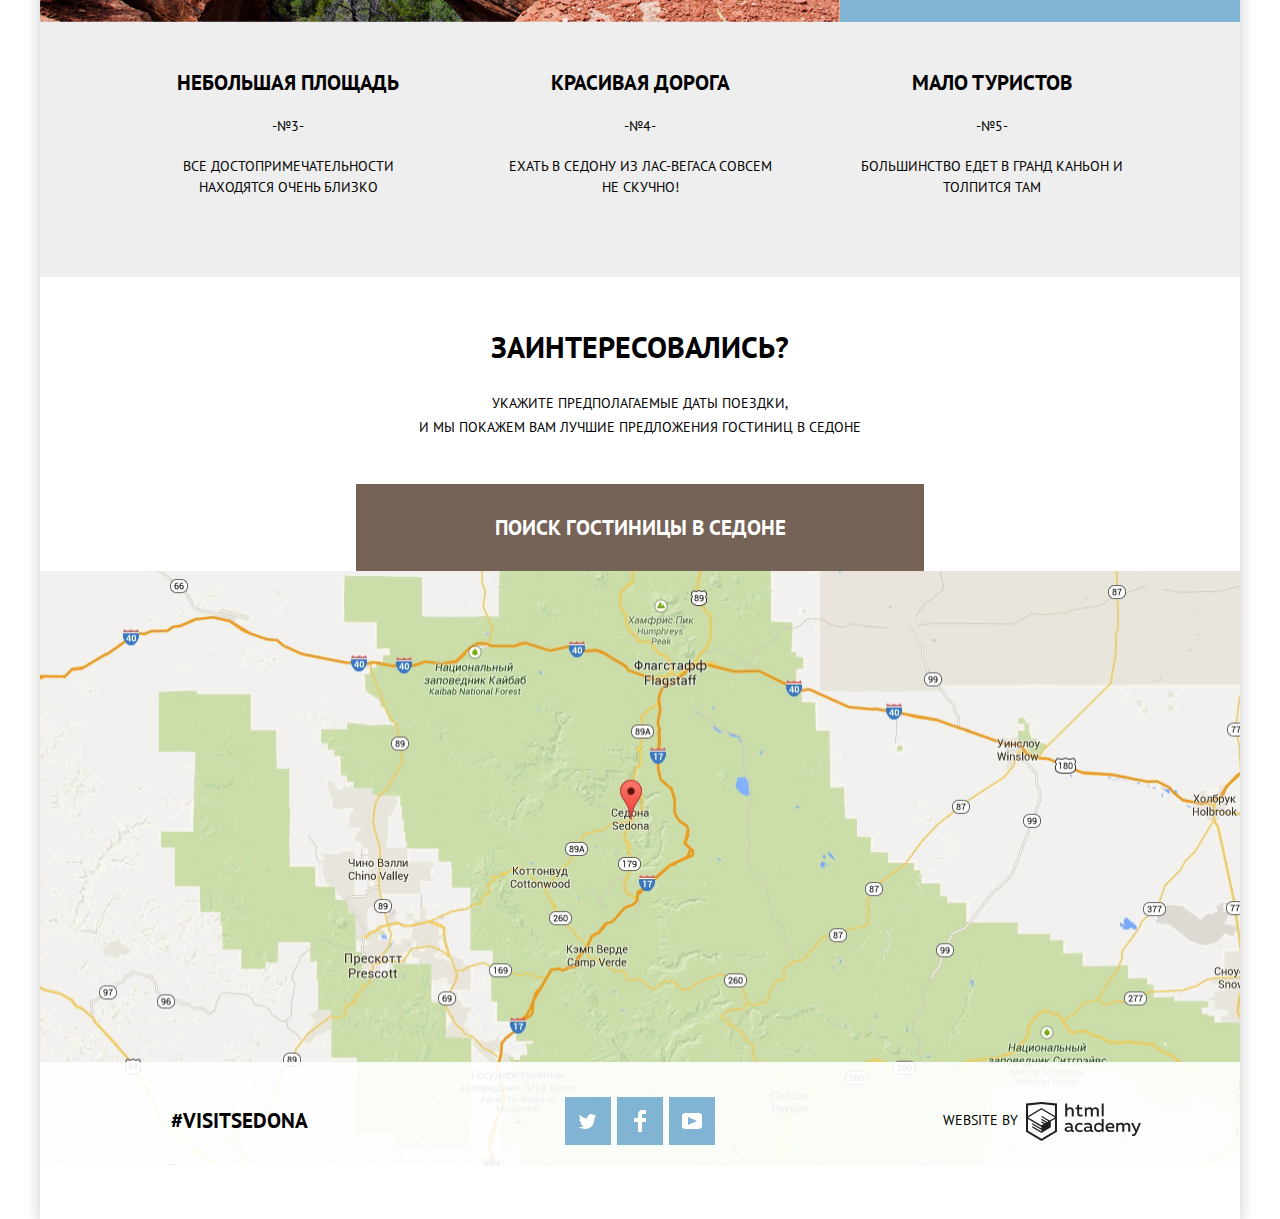
==== commit 8ca4e6c1: "Защита/1" ====
--- a/index.html
+++ b/index.html
@@ -1,175 +1,152 @@
 <!DOCTYPE html>
 <html lang="ru">
-    <head>
+  <head>
     <meta charset="utf-8">
-        <link rel="stylesheet" type="text/css" href="normalize.css" >
-        <link rel="stylesheet" type="text/css" href="css/sedona-index-hotels.css">
-        <link href="https://fonts.googleapis.com/css?family=PT+Sans:400,700&amp;subset=cyrillic" rel="stylesheet">
-                <title>City of Sedona</title>
-    </head>
-    <body>
+    <link rel="stylesheet" type="text/css" href="normalize.css" >
+    <link rel="stylesheet" type="text/css" href="css/sedona-index-hotels.css">
+    <link href="https://fonts.googleapis.com/css?family=PT+Sans:400,700&amp;subset=cyrillic" rel="stylesheet">
+    <title>City of Sedona</title>
+  </head>
+  <body>
     <header>
-        <nav class="main-navigation">
-         <div class="container">
-          <ul class="cite-navigation b">
-              <li><a href="">Информация</a></li>
-              <li><a href="">Фото и Видео</a></li>
-              <li><a class="header-logo" href=""><img src="img/logo.svg" width="140" height="72" alt="logo"></a></li>
-              <li><a href="">Карта Штата</a></li>
-              <li><a href="">Гостиницы</a></li>
+      <nav class="main-navigation">
+        <div class="container">
+          <ul class="cite-navigation ">
+            <li><a href="">Информация</a></li>
+            <li><a href="">Фото и Видео</a></li>
+            <a class="header-logo" href="index.html"><img src="img/logo.svg" width="140" height="72" alt="logo"></a>
+            <li><a href="">Карта Штата</a></li>
+            <li><a href="">Гостиницы</a></li>
           </ul>
-        </div>     
-        </nav> 
-        <div class="img">
-          <img src="css/intro-welcome.svg" width="459" height="353" alt="welcomeimg">
         </div>
+      </nav>
+      <div class="img">
+        <img src="img/intro-welcome.svg" width="459" height="353" alt="welcomeimg">
+      </div>
     </header>
-        <main>
-            <h1 class="visually-hidden">Седона</h1>
-            <section class="description-of-sedona">
-               <h2>Седона — небольшой городок в Аризоне,<br>
-заслуживающий большего!</h2>
-               <h3>Рассмотрим 5 причин, по которым Седона круче, чем гранд каньон!</h3>
-               <div class="natural-sedona">
-                 <div class="description">
-                    <h4>Настоящий <br>городок</h4>
-                    <h5>-№1-</h5>        
-                    <h5>Cедона — не аттракцион для туристов, там течёт своя жизнь</h5>
-                </div>
-                <img src="img/restor.jpg" alt="restoran" width="800" height="255">    
-              </div>
-              <div class="three-reasons">
-                <div class="container">
-                  <div class="reasons"> 
-                    <img src="img/house.svg" width="75" height="72" alt="home">
-                      <h4>Жилье</h4>
-                      <h5>Рекомендуем пожить в настоящем мотеле, всё как в кино!</h5>
-                  </div>
-                  <div class="reasons">
-                    <img src="img/burger.svg" width="75" height="72" alt="burger">
-                    <h4>Еда</h4>
-                    <h5>Всегда заказывайте фирменный бургер, вы не разочаруетесь!</h5>
-                  </div>
-                  <div class="reasons">
-                    <img src="img/soivenirs.svg" width="75" height="72" alt="present">
-                    <h4>Сувениры</h4>
-                    <h5>Не только китайского, но и местного производства!</h5>
-                 </div>
-                </div>
-              </div>
-              <div class="present-sedona">
-                <img src="img/devil.jpg" alt="most" width="800" height="255">
-                <div class="description">
-                  <h4>Там есть <br> мост дьявола</h4>
-                  <h5>-№2-</h5>    
-                  <h5>Да,по нему можно пройти!Если,конечно,вы осмелитесь</h5>
-                </div>
-             </div>
-             <div class="six-reasons">
-                <div class="container">
-                  <div class="reason">
-                    <h4>Небольшая <br> Площадь</h4>
-                    <h5>-№3-</h5>
-                    <h5>Все достопримечательности 
-находятся очень близко</h5>
-                  </div>
-                  <div class="reason">
-                    <h4>Красивая<br> Дорога</h4>
-                    <h5>-№4-</h5>
-                    <h5>Ехать в Седону из Лас-Вегаса совсем
-не скучно!</h5>
-                  </div>
-                  <div class="reason">
-                    <h4>Мало <br>Туристов</h4>
-                    <h5>-№5-</h5>
-                    <h5>Большинство едет в гранд каньон
-и толпится там</h5>
-                  </div>
-                </div>
+    <main>
+      <h1 class="visually-hidden">Седона</h1>
+      <section class="description-of-sedona">
+        <h2>Седона — небольшой городок в Аризоне,
+          заслуживающий большего!
+        </h2>
+        <h3>Рассмотрим 5 причин, по которым Седона круче, чем гранд каньон!</h3>
+        <div class="natural-sedona">
+          <div class="description">
+            <h4>Настоящий городок</h4>
+            <h5>-№1-</h5>
+            <h5>Cедона — не аттракцион для туристов, там течёт своя жизнь</h5>
+          </div>
+          <img src="img/restor.jpg" alt="restoran" width="800" height="255">    
+        </div>
+        <div class="three-reasons">
+          <div class="container">
+            <div class="reasons">
+              <img src="img/house.svg" width="75" height="72" alt="home">
+              <h4>Жилье</h4>
+              <h5>Рекомендуем пожить в настоящем мотеле, всё как в кино!</h5>
             </div>
-          </section>
-          <section class="interest">
-            <h2>Заинтересовались?</h2>
-            <h3>Укажите предполагаемые даты поездки,<br> 
-и мы покажем вам лучшие предложения гостиниц в Седоне</h3>
-            <button class="search" >Поиск гостиницы в Седоне</button>
-            <div class="map">
-               <img src="img/map.jpg" width="1200" height="595" alt="mapimg">
+            <div class="reasons">
+              <img src="img/burger.svg" width="75" height="72" alt="burger">
+              <h4>Еда</h4>
+              <h5>Всегда заказывайте фирменный бургер, вы не разочаруетесь!</h5>
             </div>
-        </section>
-        <footer class="main-footer-a">
+            <div class="reasons">
+              <img src="img/soivenirs.svg" width="75" height="72" alt="present">
+              <h4>Сувениры</h4>
+              <h5>Не только китайского, но и местного производства!</h5>
+            </div>
+          </div>
+        </div>
+        <div class="present-sedona">
+          <img src="img/devil.jpg" alt="most" width="800" height="255">
+          <div class="description">
+            <h4>Там есть мост дьявола</h4>
+            <h5>-№2-</h5>
+            <h5>Да,по нему можно пройти!Если,конечно,вы осмелитесь</h5>
+          </div>
+        </div>
+        <div class="six-reasons">
           <div class="container">
-            <p class="visit-a"><a href="">#VISITSEDONA</a></p>
-            <div class="footer-social-a">
-               <a href="#" class="social-a tw"></a>
-               <a href="#" class="social-a fb"></a>
-               <a href="#" class="social-a ut"></a>
+            <div class="reason">
+              <h4>Небольшая Площадь</h4>
+              <h5>-№3-</h5>
+              <h5>Все достопримечательности 
+                находятся очень близко
+              </h5>
             </div>
-            <div class="footer-copyright-a">
-                <p>website by</p>
-                <a href="" class="logo-a academy"></a>
+            <div class="reason">
+              <h4>Красивая Дорога</h4>
+              <h5>-№4-</h5>
+              <h5>Ехать в Седону из Лас-Вегаса совсем
+                не скучно!
+              </h5>
             </div>
+            <div class="reason">
+              <h4>Мало Туристов</h4>
+              <h5>-№5-</h5>
+              <h5>Большинство едет в гранд каньон
+                и толпится там
+              </h5>
+            </div>
+          </div>
+        </div>
+      </section>
+      <section class="interest">
+        <h2>Заинтересовались?</h2>
+        <h3>Укажите предполагаемые даты поездки,<br> 
+          и мы покажем вам лучшие предложения гостиниц в Седоне
+        </h3>
+        <button class="search" >Поиск гостиницы в Седоне</button>
+        <div class="map">
+          <img src="img/map.jpg" width="1200" height="595" alt="mapimg">
+        </div>
+      </section>
+      <footer class="main-footer">
+        <div class="container">
+          <p class="visit"><a href="">#VISITSEDONA</a></p>
+          <div class="footer-social">
+            <a href="#" class="social tw"></a>
+            <a href="#" class="social fb"></a>
+            <a href="#" class="social ut"></a>
+          </div>
+          <div class="footer-copyright">
+            <p>website by</p>
+            <a class="logo academy" href="https://htmlacademy.ru/intensive/htmlcss"></a>
+          </div>
         </div>
       </footer>
-            <section class="popup">
-                <div class="search-of-hotel">
-                    <h2 class="visually-hidden">Поле ввода данных</h2>
-                    <div class="popup-container">
-                       <form  action="http://echo.htmlacademy.ru" method="post">
-                          <label for="data1">Дата заезда:</label>
-                          <input class="enter-calender" type="text" name="text" id="data1" placeholder="24 апреля 2017">
-                          <label for="data2">Дата выезда:</label>
-                          <input class="exist-calender" type="text" name="text" id="data2" placeholder="4 июля 2017">
-                          <label for="senior">Взрослые: </label> 
-                              <div class="plus">
-                                <button type="button">-</button>
-                                <input type="number" id="senior">
-                                <button type="button">+</button>
-                           </div>       
-                          <label for="child">Дети:</label>
-                           <div class="minus">
-                             <button type="button">-</button>
-                             <input  type="number" id="child">
-                             <button type="button">+</button>
-                          </div>       
-                          <button class="found" type="submit">Найти</button>
-                </form>
-            </div>
+      <section class="popup">
+        <div class="search-of-hotel">
+          <h2 class="visually-hidden">Поле ввода данных</h2>
+          <div class="popup-container">
+            <form  action="http://echo.htmlacademy.ru" method="post">
+              <label for="data1">Дата заезда:</label> 
+              <input class="enter" type="text" name="text" id="data1" placeholder="24 апреля 2017">
+              <button class="enter-calender"><img src="img/calendar.svg"
+                  width="21" height="22" alt="calendarimg"></button>      
+              <label for="data2">Дата выезда:</label> 
+              <input class="exist" type="text" name="text" id="data2" placeholder="4 июля 2017">
+              <button class="exist-calender"><img src="img/calendar.svg"
+              width="21" height="22" alt="calendarimg"></button>     
+              <label for="senior">Взрослые: </label> 
+              <div class="plus">
+                <button type="button">-</button>
+                <input type="number" id="senior">
+                <button type="button">+</button>
+              </div>
+              <label class="child" for="child">Дети:</label>
+              <div class="minus">
+                <button type="button">-</button>
+                <input  type="number" id="child">
+                <button type="button">+</button>
+              </div>
+              <button class="found" type="submit">Найти</button>
+            </form>
+          </div>
         </div>
-    </section>
-</main>
-    <script>
-        var search=document.querySelector(".search");
-        var popup=document.querySelector(".popup");
-        var enter=popup.querySelector(".enter-calender"); 
-        var exist=popup.querySelector(".exist-calender");    
-        var form=popup.querySelector("form");   
-        var inputenter=popup.querySelector(".enter-calender");
-        var inputexist=popup.querySelector(".exist-calender");    
-            search.addEventListener("click", function (evt){
-                evt.preventDefault();
-                popup.classList.toggle("popup-show");
-                enter.focus();
-                inputenter.classList.remove("popup-error");
-                inputexist.classList.remove("popup-error-two");
-                 })  
-            form.addEventListener("submit", function(evt){
-                if(!enter.value || !exist.value){
-                    evt.preventDefault();
-                    inputenter.classList.add("popup-error");
-                    inputexist.classList.add("popup-error-two");
-                }
-            })
-            window.addEventListener("keydown", function (evt) {
-    if (evt.keyCode === 27) {
-      evt.preventDefault();
-      if (popup.classList.contains("popup-show")) {
-        popup.classList.remove("popup-show");
-        inputenter.classList.remove("popup-error");  
-        inputexist.classList.remove("popup-error-two");  
-      }
-    }
-            })
-        </script>
-    </body>
-    </html>+      </section>
+    </main>
+      <script src="js/script.js"></script>
+  </body>
+</html>--- a/css/sedona-index-hotels.css
+++ b/css/sedona-index-hotels.css
@@ -1,1024 +1,1035 @@
-body{
-    font-weight: 700;
-    text-transform: uppercase;
-    font-size: 14px;
-    font-family: "PT Sans","Arial", sans-serif;
-    margin: 0 75px;
-    box-shadow: 0 5px 15px rgba(0, 1, 1, 0.2);
-    }
+body {
+	width: 1200px;
+	font-weight: 700;
+	text-transform: uppercase;
+	font-size: 14px;
+	font-family: "PT Sans", "Arial", sans-serif;
+	margin: 0 auto;
+	box-shadow: 0 5px 15px rgba(0, 1, 1, 0.2);
+}
+
 a {
-    color: black;
-    text-decoration: none;
-}
-li {
+	color: black;
+	text-decoration: none;
+}
+
+.main-navigation {
+	width: 1200px;
+	line-height: 26px;
+}
+
+.img {
+	background-image: url("../img/b-p.jpg");
+	background-repeat: no-repeat;
+	height: 508px;
+	background-size: cover;
+	background-color: #ad9386;
+}
+
+.img img {
+	position: relative;
+	top: 75px;
+	left: 370px;
+}
+
+.cite-navigation {
+	margin: 0;
+	padding: 0;
+	width: 1200px;
+	height: 56px;
+	display: flex;
+	flex-direction: row;
+	align-items: center;
+	justify-content: space-between;
+	flex-wrap: wrap;
     list-style: none;
-    padding: 0;
-}
-ul {
-    margin:0;
-    padding: 0;
-}
-button {
-    margin: 0;
-    padding: 0;
-}
-.main-navigation {
-    width: 1200px;
-    line-height: 26px;
-}
-
-.img{
-    background-image: url("b-p.jpg");
-    background-repeat: 
-        no-repeat;
-    height: 508px;
-    background-size: cover;
-} 
-
-.img img{
-    position: relative;
-    top: 75px;
-    left: 370px;
-} 
-
-.cite-navigation {
-    width: 1200px;
-    height: 56px;
-    display: flex;
-    flex-direction: row;
-    align-items:center;
-    justify-content: space-between;
-    flex-wrap: wrap;
-}
-
-.a li:not(:nth-child(3)) {
-    padding-bottom: 15px;
-}
-
-.b li:not(:nth-child(3)) {
-    padding-bottom: 15px;
+}
+
+.cite-navigation li:not(:nth-child(3)) {
+	padding-bottom: 25px;
 }
 
 .cite-navigation a:hover,
 .cite-navigation a:focus {
-    color: #81b3d2;
+	color: #81b3d2;
 }
 
 .cite-navigation a:active {
-    color: #bcbcbc;
+	color: #bcbcbc;
 }
 
 .choose-of-hotels a {
-    color: #73655a;
+	color: #73655a;
 }
 
 .description-of-sedona {
-    text-align: center;
-}
-
-.description-of-sedona h2{
-    font-weight: 700;
-    font-size: 21px;
-    line-height: 26px;
-    margin-top: 59px;
-}
-
-.description-of-sedona h3{
-    font-size: 14px;
-    font-weight: 400;
-    margin-top: 27px;
-    margin-bottom: 50px;
-    line-height: 26px;
-}
-
-.natural-sedona{
-    display: flex;
-    flex-direction: row;
-    width: 1200px;
-    height: 256px;    
-}
-
-.description{
-    width: 400px;
-    background-color: #81b3d2;
-    color: white;
-}
-
-.description h4{
-    font-family: "PT Sans", sans-serif;
-    font-size: 21px;
-    line-height: 21px;
-    margin-top: 46px;
-}
-
-.description h5{
-    font-family: "PT Sans","Arial", sans-serif;
-    font-size: 14px;
-    line-height: 21px;   
-    font-weight: 400;
-    margin: 0 40px 20px 40px;
-}
-
-.three-reasons{
-    display: flex;
-    justify-content: space-between;
-    width: 1200px;
-}
-
-.reasons{
-    width: 295px;
-    padding-right: 115px;
-    padding: 60px 0 47px 0;
-}
-
-.reasons h4{
-    font-family: "PT Sans","Arial," sans-serif;
-    font-size: 21px;
-    line-height: 21px;
-    margin-bottom: 30px;
-}
-
-.reasons h5{
-    font-family: "PT Sans","Arial", sans-serif;
-    font-size: 14px;
-    font-weight: 400;
-    line-height: 21px;
-}
-
-.present-sedona{
-    display: flex;
-    flex-direction: row;
-    width: 1200px;
-    height: 255px;
-}
-
-.six-reasons{
-    display: flex;
-    justify-content: space-between;
-    width:1200px;
-    min-height:255px;
-    background-color: #eeeeee;
-}
-
-.reason{
-    width: 275px;
-    padding-top: 22px;
-}
-
-.reason h4{
-    font-family: "PT Sans","Arial", sans-serif;
-    font-size: 21px;
-    line-height: 21px;
-}
-
-.reason h5{
-    font-family: "PT Sans","Arial", sans-serif;
-    font-weight: 400;
-    font-size:14px;
-    line-height: 21px;
-}
-
-.interest{
-    width: 1200px;
-    min-height: 765px;
-    text-align: center;
-}
-
-.interest h2{
-    font-size: 30px;
-    margin-top: 55px;
-}
-
-.interest h3{
-    margin-bottom: 45px;
-    font-weight: 400;
-    font-size: 14px;
-    line-height: 24px;
-}
-
-.map{ 
+	text-align: center;
+}
+
+.description-of-sedona h2 {
+	font-weight: 700;
+	font-size: 21px;
+	line-height: 26px;
+	margin: 59px 380px 0 380px;
+}
+
+.description-of-sedona h3 {
+	font-size: 14px;
+	font-weight: 400;
+	margin-top: 27px;
+	margin-bottom: 50px;
+	line-height: 26px;
+}
+
+.natural-sedona {
+	display: flex;
+	flex-direction: row;
+	width: 1200px;
+	height: 256px;
+}
+
+.description {
+	width: 400px;
+	background-color: #81b3d2;
+	color: white;
+}
+
+.description h4 {
+	font-family: "PT Sans", sans-serif;
+	font-size: 21px;
+	line-height: 21px;
+	margin: 46px 120px 30px 120px;
+}
+
+.description h5 {
+	font-family: "PT Sans", "Arial", sans-serif;
+	font-size: 14px;
+	line-height: 21px;
+	font-weight: 400;
+	margin: 0 55px 20px 55px;
+}
+
+.three-reasons {
+	display: flex;
+	justify-content: space-between;
+	width: 1200px;
+}
+
+.reasons {
+	width: 352px;
+	padding: 63px 25px 60px 25px;
+}
+
+.reasons h4 {
+	font-family: "PT Sans", "Arial," sans-serif;
+	font-size: 21px;
+	line-height: 21px;
+	margin-bottom: 30px;
+}
+
+.reasons h5 {
+	font-family: "PT Sans", "Arial", sans-serif;
+	font-size: 14px;
+	font-weight: 400;
+	line-height: 21px;
+	margin-top: -10px;
+}
+
+.present-sedona {
+	display: flex;
+	flex-direction: row;
+	width: 1200px;
+	height: 255px;
+}
+
+.six-reasons {
+	display: flex;
+	justify-content: space-between;
+	width: 1200px;
+	min-height: 255px;
+	background-color: #eeeeee;
+}
+
+.reason {
+	width: 352px;
+	padding: 22px 40px 0 40px;
+}
+
+.reason h4 {
+	font-family: "PT Sans", "Arial", sans-serif;
+	font-size: 21px;
+	line-height: 21px;
+}
+
+.reason h5 {
+	font-family: "PT Sans", "Arial", sans-serif;
+	font-weight: 400;
+	font-size: 14px;
+	line-height: 21px;
+	margin-top: -5px;
+}
+
+.interest {
+	width: 1200px;
+	min-height: 765px;
+	text-align: center;
+}
+
+.interest h2 {
+	font-size: 30px;
+	margin-top: 50px;
+}
+
+.interest h3 {
+	margin-bottom: 45px;
+	font-weight: 400;
+	font-size: 14px;
+	line-height: 24px;
+}
+
+.map {
+	position: absolute;
+}
+
+.search {
+	position: relative;
+	width: 568px;
+	line-height: 27px;
+	background-color: #766357;
+	color: white;
+	font-size: 21px;
+	text-transform: uppercase;
+	border: none;
+	font-weight: 700;
+	font-family: "PT Sans", "Arial", sans-serif;
+	padding: 30px 0 30px 0;
+}
+
+.search:hover,
+.search:focus {
+	background-color: #604e43;
+}
+
+.search:active {
+	background-color: #503e33;
+	color: #857871;
+}
+
+.popup {
+	position: absolute;
+	left: 390px;
+	top: 2170px;
+	width: 570px;
+	min-height: 395px;
+	font-weight: 700;
+	background-color: white;
+	display: none;
+}
+
+.search-of-hotel {
+	display: flex;
+	justify-content: center;
+	margin-top: 55px;
+}
+
+.search-of-hotel label {
+    padding-right: 20px;
+}
+
+.search-of-hotel input[type="text"] {
+	width: 330px;
+	height: 40px;
+	background-color: #f2f2f2;
+	margin-bottom: 30px;
+	border: none;
+	padding-left: 10px;
+}
+
+.search-of-hotel input[type="text"]:hover {
+	background-color: #ebebeb;
+}
+
+.search-of-hotel input[type="text"]:focus {
+	background-color: white;
+	outline: 2px solid #e5e5e5;
+}
+
+.enter-calender {
     position: absolute;
-    }
-
-.search{
-    position: relative;
-    width:568px;
-    line-height: 27px;
-    background-color: #766357;
-    color: white;
-    font-size:21px;
-    text-transform: uppercase;
+    top: 64px;
+    left: 465px;
     border: none;
-    font-weight: 700;
-    font-family: "PT Sans","Arial", sans-serif;
-    padding: 30px 0 30px 0;
-}
-
-.search:hover,
-.search:focus{
-    background-color: #604e43;
-}
-
-.search:active{
-    background-color: #503e33;
-    color: #857871;
-}
-
-.popup{
+    background: none;
+	cursor: pointer;
+}
+
+.exist-calender {
     position: absolute;
-    left: 390px;
-    top: 2170px;    
-    width: 570px;
-    min-height: 395px;
-    font-weight: 700;
-    background-color: white;
-    display: none;
-}
-
-.search-of-hotel{
-    display: flex;
-    justify-content: center;
-    margin-top: 55px;
-}
-
-.search-of-hotel label:nth-child(1){
-    margin-right: 23px;
-}
-
-.search-of-hotel label{
-    margin-right: 20px;
-}
-
-.search-of-hotel input[type="text"]{
-    width: 330px;
-    height: 40px;
-    background-color: #f2f2f2;
-    margin-bottom: 30px;
-    border:none;
-    padding-left: 10px;
-}
-
-.search-of-hotel input[type="text"]:hover{
-    background-color: #ebebeb;
-}
-
-.search-of-hotel input[type="text"]:focus{
-    background-color: white;
-    outline: 2px solid #e5e5e5;
-}
-
-.search-of-hotel button {
-    margin-top: 45px;
-}
-
-.enter-calender{
-    background-image:url(calendar.svg);
-    background-position: 310px center;
-    background-repeat: no-repeat;
-    cursor: pointer;
-}
-
-.exist-calender{
-    background-image:url(calendar.svg);
-    background-position: 310px center;
-    background-repeat: no-repeat;
-    cursor: pointer;  
+    top: 135px;
+    left: 465px;
+	cursor: pointer;
+    border: none;
+    background: none;
 }
 
 .plus,
 .minus {
-    display: inline-block;
-    margin: 0;
-    margin-left: 20px;
+	display: inline-block;
+	margin: 0;
+	margin-left: 20px;
+	vertical-align: middle;
 }
 
 .minus {
-    margin-left: 52px;
+    margin-left: 0;
 }
 
 .plus button,
 .minus button {
-    margin: 0;
-    width: 38px;
-    height: 38px;
-    background-color: #f2f2f2;
-    border: none;
-    margin-right: -4px;
-    cursor: pointer;
+	margin: 0;
+	width: 38px;
+	height: 38px;
+	background-color: #f2f2f2;
+	border: none;
+	margin-right: -4px;
+	cursor: pointer;
 }
 
 .plus input,
 .minus input {
-    width: 38px;
-    height: 36px;
-    background-color: #f2f2f2;
-    border: none;
-    margin-right: -4px;
-}
-
-.found{
-    width: 460px;
-    min-height: 60px;
-    background-color: #81b3d2;
-    color: white;
-    border: none;
-    font-weight: 600;
-    font-size: 21px;
-    font-family: "PT Sans", "Arial", sans-serif;
-    text-transform: uppercase;
-    line-height: 26px;
+	width: 38px;
+	height: 36px;
+	background-color: #f2f2f2;
+	border: none;
+	margin-right: -4px;
+}
+
+.child {
+    margin-left: 55px;    
+}
+
+.found {
+	width: 460px;
+	min-height: 60px;
+	background-color: #81b3d2;
+	color: white;
+	border: none;
+	font-weight: 600;
+	font-size: 21px;
+	font-family: "PT Sans", "Arial", sans-serif;
+	text-transform: uppercase;
+	line-height: 26px;
+    margin-top: 45px;
 }
 
 .found:hover,
-.found:focus{
-    background-color: #669ec0;
-}
-
-.found:active{
-    background-color: #5496bd;
-    color: #7aadcb;
+.found:focus {
+	background-color: #669ec0;
+}
+
+.found:active {
+	background-color: #5496bd;
+	color: #7aadcb;
 }
 
 .choose {
-    width: 1200px;
-    min-height: 220px;
-    color: white;
+	width: 1200px;
+	min-height: 220px;
+	color: white;
 }
 
 .choose h3 {
-    font-size: 16px;
-}
+	font-size: 16px;
+    line-height: 21px;
+    margin-top: 10px;
+}
+
 .choose label {
-    font-weight: 400;
-    line-height: 21px;
-}
+	font-weight: 400;
+	line-height: 21px;
+}
+
 .wholeform {
-    background-image: url(filter%20background.jpg);
-    background-repeat: no-repeat;
-    width: 1200px;
-    min-height: 190px;
-    display: flex;
-    padding-top: 30px;
-    flex-wrap: wrap;
-}
+	background-image: url(../img/filter%20background.jpg);
+	background-repeat: no-repeat;
+	width: 1200px;
+	min-height: 205px;
+	display: flex;
+	padding-top: 13px;
+	flex-wrap: wrap;
+}
+
 .infostructure,
 .type {
-    display: flex;
-    width: 170px;
-    flex-direction: column;
-}
+	display: flex;
+	width: 170px;
+	flex-direction: column;
+}
+
 .infostructure {
-    margin-right: 97px;
-}
-.infostructure h3,
-.type h3 {
-    margin-bottom: 26px;
-}
+	margin-right: 97px;
+}
+
 .cost h3 {
-    margin-bottom: 9px;
-}
-.infostructure p,
-.type p {
-    margin-bottom: 23px;
-}
+	margin-bottom: 9px;
+}
+
 .type {
-    margin-right:320px;
-}
+	margin-right: 320px;
+}
+
 .cost {
-    display: flex;
-    flex-direction: column;
-    width: 330px;
-}
-    
+	display: flex;
+	flex-direction: column;
+	width: 330px;
+}
+
 .subscribe {
-    width: 135px;
-    height: 35px;
-    font-size: 16px;
-    font-family: "PT Sans", "Arial", sans-serif;
-    text-transform: uppercase;
-    font-weight: 400;
-    color: white;
-    background: transparent;
-    border:2px solid white;
-    cursor: pointer;
-    line-height:21px; 
-    margin: 0 auto;
-    border-radius: 2px;
-}
+	width: 135px;
+	height: 35px;
+	font-size: 14px;
+    line-height: 21px;
+	font-family: "PT Sans", "Arial", sans-serif;
+	text-transform: uppercase;
+	font-weight: 400;
+	color: white;
+	background: transparent;
+	border: 2px solid white;
+	cursor: pointer;
+	line-height: 21px;
+	margin: 0 auto;
+	border-radius: 2px;
+}
+
 .subscribe:hover {
-    background-color: white;
-    color: black;
-}
+	background-color: white;
+	color: black;
+}
+
 .hotel-items {
-  width: 1200px;
-  height: 540px; 
-  margin-bottom: 30px;
-    }
+	width: 1200px;
+	height: 540px;
+	margin-bottom: 30px;
+}
+
 .founding {
-    min-height: 88px;
-    display: flex;
-    justify-content: space-between;
-}
+	min-height: 84px;
+	display: flex;
+	justify-content: space-between;
+}
+
 .founding h2 {
-    font-size: 21px;
-    font-family: "PT Sans", "Arial", sans-serif;
-    margin-top: 27px;
-}
+	font-size: 21px;
+	font-family: "PT Sans", "Arial", sans-serif;
+	margin-top: 27px;
+}
+
 .founding h3 {
-    margin-top: 35px;
-    margin-left: 47px;
-    margin-right: 40px;
-    font-size: 12px;
-    line-height: 18px;
-}
+	margin-top: 35px;
+	margin-left: 47px;
+	margin-right: 40px;
+	font-size: 12px;
+	line-height: 18px;
+}
+
 .founding button {
-    margin-right: 30px;
-    font-weight: 400;
-    font-size: 12px;
-    line-height: 18px;
-    text-decoration: underline;
-    text-decoration-style: dotted;
-    text-decoration-color: #669ec0;
-    text-transform: uppercase;
-    color: #bdc3bd;
-    border: none;
-    background: none;
-    cursor: pointer;
-    
+	margin-right: 30px;
+	font-weight: 400;
+	font-size: 12px;
+	line-height: 18px;
+	text-decoration: underline;
+	text-decoration-style: dotted;
+	text-decoration-color: #669ec0;
+	text-transform: uppercase;
+	color: #bdc3bd;
+	border: none;
+	background: none;
+	cursor: pointer;
 }
 
 .founding button:hover,
 .founding button:focus {
-    color: #669ec0;
+	color: #669ec0;
 }
 
 .founding button:active {
-    color: black;
-    text-decoration: none;
+	color: black;
+	text-decoration: none;
 }
 
 .activebtn {
-    color: #669ec0;
-} 
+	color: #669ec0;
+}
 
 .span {
-    display: flex;
-    flex-direction: row;
-    margin-left: auto;
-    margin-right: 0;
-    height: 100%;
-    margin-top: 35px;
-    cursor: pointer;
-}
+	display: flex;
+	flex-direction: row;
+	margin-left: auto;
+	margin-right: 0;
+	height: 100%;
+	margin-top: 35px;
+	cursor: pointer;
+}
+
 .up {
-    background-image: url(icon-up-dir.svg);
-    width: 11px;
-    height: 10px;
-    margin-right: 10px;
+	background-image: url(../img/icon-up-dir.svg);
+	width: 11px;
+	height: 10px;
+	margin-right: 10px;
 }
 
 .dwn {
-    background-image: url(icon-down-dir.svg);
-    width: 11px;
-    height: 10px;    
-}
+	background-image: url(../img/icon-down-dir.svg);
+	width: 11px;
+	height: 10px;
+}
+
 .up:hover,
 .up:focus {
-    background-image: url(icon-up-dir-h.svg); 
-    width:  11px;  
-    height: 10px;   
+	background-image: url(../img/icon-up-dir-h.svg);
+	width: 11px;
+	height: 10px;
 }
 
 .dwn:hover,
 .dwn:focus {
-    background-image: url(icon-down-dir-h.svg); 
-    width:  11px;  
-    height: 10px ; 
+	background-image: url(../img/icon-down-dir-h.svg);
+	width: 11px;
+	height: 10px;
 }
 
 .up:active {
-    background-image: url(icon-up-dir-a.svg);
-    width: 11px;
-    height: 10px;
+	background-image: url(../img/icon-up-dir-a.svg);
+	width: 11px;
+	height: 10px;
 }
 
 .dwn:active {
-    background-image: url(icon-down-dir-a.svg);
-    width: 11px;
-    height: 10px;   
-}
-
-.catalog-list{
-    width: 1200px;
-    min-height: 455px;
-    display: flex;
-    flex-direction: column;
-}
-.name-hotel-wrapper{
-    border: 1px solid #e5e5e5;
-    border-right: none;
-}
+	background-image: url(../img/icon-down-dir-a.svg);
+	width: 11px;
+	height: 10px;
+}
+
+.catalog-list {
+	width: 1200px;
+	min-height: 455px;
+	display: flex;
+	flex-direction: column;
+}
+
+.name-hotel-wrapper {
+	border: 1px solid #e5e5e5;
+	border-right: none;
+    min-height: 130px;
+    padding: 10px 0 10px 0;
+}
+
 .name-hotel {
-    display: flex;
-    flex-wrap: wrap;
-    justify-content: flex-start;
-    align-items: center;
-    padding: 28px;
-    padding-left: 0;
-}
+	display: flex;
+	flex-wrap: wrap;
+	justify-content: flex-start;
+	align-items: center;
+    min-height: 90px;
+}
+
 .name-hotel img {
-    margin-right: 30px;
-}
-.name-hotel div{
-    display: flex;
-    min-width: 260px;
-    flex-direction: column;
-    justify-content: space-between;
-    min-height: 90px;   
-}
-.name-hotel h3{
-    font-size: 21px;
-    font-family: "PT Sans","Arial", sans-serif;
+	margin-right: 30px;
+}
+
+.name-hotel div {
+	display: flex;
+	min-width: 260px;
+	flex-direction: column;
+	justify-content: space-between;
+	min-height: 90px;
+}
+
+.name-hotel h3 {
+	font-size: 21px;
+	font-family: "PT Sans", "Arial", sans-serif;
+	margin-bottom: -5px;
+}
+
+.name-hotel p {
+	display: flex;
+	width: 240px;
+	font-weight: 400;
+	line-height: 21px;
+}
+
+.name-hotel p span {
+	display: block;
+	width: 50%;
+}
+
+.two-button {
     margin-top: -5px;
-    margin-bottom: -5px;
-}
-.name-hotel p {
-  display: flex;
-  width: 240px;
-  font-weight: 400;
-  line-height: 21px;
-} 
-.name-hotel p span {
-    display: block;
-    width: 50%; 
-}
+}
+
 .name-hotel a:hover,
 .name-hotel a:focus {
-    color: #81b3d2;
-}
+	color: #81b3d2;
+}
+
 .name-hotel a:active {
-    color: #b2b2b2;
-}
+	color: #b2b2b2;
+}
+
 .rate {
-    display: flex;
-    flex-direction: column;
-    margin-left: auto;
-    margin-right: 0;
-    height: 100%;
-}
-.rate p { 
-    font-size: 14px;
-    line-height: 21px;
-    background-color: #f2f2f2;
-    padding: 5px 15px;
-    width: 83px;
-    height: 16px;
-    padding: 5px 13px 6px 16px;
-    font-weight: 400;
-    margin-top: 40px;
+	display: flex;
+	flex-direction: column;
+	margin-left: auto;
+	margin-right: 0;
+	height: 100%;
+}
+
+.rate p {
+	font-size: 14px;
+	line-height: 21px;
+	background-color: #f2f2f2;
+	padding: 5px 15px;
+	width: 83px;
+	height: 16px;
+	padding: 5px 13px 6px 16px;
+	font-weight: 400;
+	margin-top: 40px;
 }
 
 .rate div {
-    margin-top: 27px;
-}
+	margin-top: 27px;
+}
+
 .first-rate {
-    margin-left: 25px;
-}
+	margin-left: 25px;
+}
+
 .second-rate {
-    margin-left: 45px;
+	margin-left: 45px;
 }
 
 .third-rate {
-    margin-left: 70px;
+	margin-left: 70px;
 }
 
 .moreinfo {
-    display: inline-block;
-    min-width: 110px;
-    min-height: 28px;
-    background-color: #81b3d2;
-    color: white;
-    font-family: "PT Sans", sans-serif;
-    font-size: 14px;
-    text-transform: uppercase;
-    font-weight: 700;
-    border: none;
-    margin-right: 3px;
+	display: inline-block;
+	min-width: 110px;
+	min-height: 28px;
+	background-color: #81b3d2;
+	color: white;
+	font-family: "PT Sans", sans-serif;
+	font-size: 14px;
+	text-transform: uppercase;
+	font-weight: 700;
+	border: none;
+	margin-right: 3px;
 }
 
 .moreinfo:hover,
 .moreinfo:focus {
-    background-color: #669ec0;
+	background-color: #669ec0;
 }
 
 .moreinfo:active {
-background-color: #5496bd;
-color: #88b6d1;    
+	background-color: #5496bd;
+	color: #88b6d1;
 }
 
 .reserv {
-    display: inline-block;
-    min-width:145px; 
-    min-height:28px;
-    background-color: #766357;
-    color:white;
-    font-size: 14px;
-    font-family: "PT Sans", sans-serif;
-    text-transform: uppercase;
-    font-weight: 700;
-    border: none;
+	display: inline-block;
+    vertical-align: middle;
+	min-width: 145px;
+	min-height: 28px;
+	background-color: #766357;
+	color: white;
+	font-size: 14px;
+	font-family: "PT Sans", "Arial", sans-serif;
+	text-transform: uppercase;
+	font-weight: 700;
+	border: none;
 }
 
 .reserv:hover,
 .reserv:focus {
-    background-color: #604e43;
+	background-color: #604e43;
 }
 
 .reserv:active {
-    background-color: #503e33;
-    color: #857871;
-}
-
-.main-footer-a{
-    width: 1200px;
-    min-height: 40px;
-    color: black;
-    background-color: rgba(255,255,255,0.9);
-    position: relative;
-    top: -52px;
-    display: flex;
-    justify-content:space-between;
-    align-items: center;
-}
-
-.visit-a,
-.footer-copyright-a{
-    width: 240px;
-}
-
-.visit-a{
-    margin-right: 90px;
-    padding: 32px 59px;
-}
-
-.footer-copyright-a{
-    padding: 0 0 0 250px;
-    margin-left:auto;
-    margin-top: -20px;
-}
-
-.footer-copyright-a p{
-    position: relative;
-    top:52px;
-    right:94px;
-    font-weight: 400;
-    font-size: 14px;
-    line-height: 26px;
-}
-
-.footer-social-a{
-    width: 400px;
-    padding: 35px 0;
-    margin-left: 110px;
-}
-
-.social-a{
-    display: inline-block;
-    width: 46px;
-    height: 48px;
-    background-color: #81b3d2;
-    margin-right: 2px;
-}
-
-.social-a:hover,
-.social-a:focus{
-    background-color: #669ec0;
-}
-
-.social-a:active{
-    background-color: #5496bd;
-}
-
-.logo-a{
-    display: inline-block;
-    width: 115px;
-    height: 50px;
-    margin-left: -12px;
-}
-.main-footer-a a{
-    color: black;
-    font-size: 21px;
-    font-weight: 700;
-    line-height: 26px;
-}
-.main-footer-b {
-    position: relative;
-    width: 1200px;
-    min-height: 40px;
-    color: black;
-    background-color:white;
-    display: flex;
-    justify-content:space-between;
-    align-items: center;
-    margin-top: -30px;
-    }
-.visit-b,
-.footer-copyright-b {
-    width: 240px;
-}
-
-.visit-b {
-    padding-left: 60px;
-    padding-top: 45px;
-}
-
-.footer-copyright-b {    
-margin-left: 247px;
-}
-
-.footer-social-b {
-    width: 400px;
-    padding: 35px 0;
-    padding-left: 255px;
-}
-
-.social-b {
-    display: inline-block;
-    width: 46px;
-    height: 48px;
-    background-color: #81b3d2;
-    margin-right: 3px;
+	background-color: #503e33;
+	color: #857871;
+}
+
+.main-footer {
+	position: relative;
+	top: -30px;
+	width: 1200px;
+	min-height: 40px;
+	color: black;
+	background-color: rgba(255, 255, 255, 0.9);
+	display: flex;
+	justify-content: space-between;
+	align-items: center;
+	padding-bottom: 9px;
+}
+
+.visit,
+.footer-copyright {
+	width: 352px;
+}
+
+.visit {
+	padding: 32px 59px;
+}
+
+.footer-copyright p {
+	position: relative;
+	top: 31px;
+	left: 57px;
+	font-weight: 400;
+	font-size: 14px;
+	line-height: 26px;
+}
+
+.footer-social {
+	width: 400px;
+	padding: 35px 0;
+	padding-left: 52px;
+}
+
+.social {
+	display: inline-block;
+	vertical-align: middle;
+	width: 46px;
+	height: 48px;
+	background-color: #81b3d2;
+	margin-right: 2px;
+	vertical-align: middle;
+}
+
+.social:hover,
+.social:focus {
+	background-color: #669ec0;
+}
+
+.social:active {
+	background-color: #5496bd;
+}
+
+.logo {
+	display: inline-block;
+	vertical-align: middle;
+	width: 115px;
+	height: 50px;
+	margin-left: 140px;
+	margin-top: -20px;
+}
+
+.main-footer a {
+	color: black;
+	font-size: 21px;
+	font-weight: 700;
+	line-height: 26px;
 }
 
 .tw {
-    background-image: url(t.svg);
-    background-repeat: no-repeat;
-    background-position: center;   
-}
+	background-image: url(../img/t.svg);
+	background-repeat: no-repeat;
+	background-position: center;
+}
+
 .fb {
-    background-image: url(fb-icon.svg);
-    background-repeat: no-repeat;
-    background-position: center;
-}
+	background-image: url(../img/fb-icon.svg);
+	background-repeat: no-repeat;
+	background-position: center;
+}
+
 .ut {
-    background-image: url(youtube.svg);
-    background-repeat: no-repeat;
-    background-position: center;    
-}
+	background-image: url(../img/youtube.svg);
+	background-repeat: no-repeat;
+	background-position: center;
+}
+
 .social-b:hover,
 .social-b:focus {
-    background-color: #669ec0;
-}
+	background-color: #669ec0;
+}
+
 .social-b:active {
-    background-color: #5496bd;
-}
+	background-color: #5496bd;
+}
+
 .tw:active {
-    background-image: url(t2.svg);
-    background-repeat: no-repeat;
-    background-position: center;
-}
+	background-image: url(../img/t2.svg);
+	background-repeat: no-repeat;
+	background-position: center;
+}
+
 .fb:active {
-    background-image: url(fb-icon2.svg);
-    background-repeat: no-repeat;
-    background-position: center;
-}
+	background-image: url(../img/fb-icon2.svg);
+	background-repeat: no-repeat;
+	background-position: center;
+}
+
 .ut:active {
-    background-image: url(youtube2.svg);
-    background-repeat: no-repeat;
-    background-position: center;
-}
+	background-image: url(../img/youtube2.svg);
+	background-repeat: no-repeat;
+	background-position: center;
+}
+
 .footer-copyright-b p {
-    position: relative;
-    top: 45px;
-    right: 92px;
-    font-size: 14px;
-    font-weight: 400;
-    line-height: 26px;
-}
+	position: relative;
+	top: 45px;
+	right: 92px;
+	font-size: 14px;
+	font-weight: 400;
+	line-height: 26px;
+}
+
 .logo-b {
-    display: inline-block;
-    width: 115px;
-    height: 50px;
-    background-color: white;
-    margin-top: 6px;
-    margin-left: -10px;
-}
+	display: inline-block;
+	width: 115px;
+	height: 50px;
+	background-color: white;
+	margin-top: 6px;
+	margin-left: -10px;
+}
+
 .academy {
-    background-image: url(logo-htmlacademy.svg);
-    background-repeat: no-repeat;
-    background-position: center;
-}
+	background-image: url(../img/logo-htmlacademy.svg);
+	background-repeat: no-repeat;
+	background-position: center;
+}
+
 .academy:hover,
 .academy:focus {
-    background-image: url(logo-htmlacademy1.svg);
-    background-repeat: no-repeat;
-    background-position: center;   
-}
+	background-image: url(../img/logo-htmlacademy1.svg);
+	background-repeat: no-repeat;
+	background-position: center;
+}
+
 .academy:active {
-    background-image: url(logo-htmlacademy2.svg);
-    background-repeat: no-repeat;
-    background-position: center;
+	background-image: url(../img/logo-htmlacademy2.svg);
+	background-repeat: no-repeat;
+	background-position: center;
 }
 
 .main-footer-b a {
-    color: black;
-    font-size: 21px;
-    font-weight: 700;
+	color: black;
+	font-size: 21px;
+	font-weight: 700;
 }
 
 .visually-hidden {
-    position: absolute;
-    width: 1px;
-    height: 1px;
-    margin: -1px;
-    border: 0;
-    padding: 0;
-    white-space: nowrap;
-    clip-path: inset(100%);
-    clip: rect(0 0 0 0);
-    overflow: hidden;
+	position: absolute;
+	width: 1px;
+	height: 1px;
+	margin: -1px;
+	border: 0;
+	padding: 0;
+	white-space: nowrap;
+	clip-path: inset(100%);
+	clip: rect(0 0 0 0);
+	overflow: hidden;
 }
 
 .container {
-    width: 1056px;
-    margin: 0 auto;
-    display: flex;
-    justify-content: space-between;
+	width: 1056px;
+	margin: 0 auto;
+	display: flex;
+	justify-content: space-between;
 }
 
 .popup-container {
-    display: flex;
-    margin: 0 auto;
-    width: 465px;
-    flex-wrap: nowrap;
-    flex-direction: row;
-}
-
-.popup-show{
-    display: block;
-    animation-name: popup-animation;
-    animation-duration: 1.5s;
+	display: flex;
+	margin: 0 auto;
+	width: 465px;
+	flex-wrap: nowrap;
+	flex-direction: row;
+}
+
+.popup-show {
+	display: block;
+	animation-name: popup-animation;
+	animation-duration: 1.5s;
 }
 
 .popup-error {
-    animation-name: error;
-    animation-duration: 1s;
+	animation-name: error;
+	animation-duration: 0.3s;
 }
 
 .popup-error-two {
-    animation-name: error-two;
-    animation-duration: 1s;
-}
-
-@keyframes popup-animation{
-    0%{
-        transform: scale(0.5);
-    }
-    50%{
-        transform: scale(1.2)
-    }
-    100%{
-        transform: scale(1);
-    }
-}
-
-@keyframes error{
-    0%{
-        transform: translateX(0px);
-    } 
-    10%,30%,50%,70%,90%{
-        transform: translateY(20px);
-    }    
-    20%,40%,60%,80%,100%{
-        transform: translateY(-20px);
-    }
-}
-
-@keyframes error-two{
-        0%{
-        transform: translateY(0px);
-    } 
-    10%,30%,50%,70%,90%{
-        transform: translateY(20px);
-
-    }    
-    20%,40%,60%,80%,100%{
-        transform: translateY(-20px);
-    }
+	animation-name: error-two;
+	animation-duration: 0.3s;
+}
+
+@keyframes popup-animation {
+	0% {
+		transform: scale(0.5);
+	}
+	50% {
+		transform: scale(1.2)
+	}
+	100% {
+		transform: scale(1);
+	}
+}
+
+@keyframes error {
+	0% {
+		transform: translateX(0px);
+	}
+	10%,
+	30%,
+	50%,
+	70%,
+	90% {
+		transform: translateX(5px);
+        border: 2px solid red;
+	}
+	20%,
+	40%,
+	60%,
+	80%,
+	100% {
+		transform: translateX(-5px);
+        border: 2px solid red;
+	}
+}
+
+@keyframes error-two {
+	0% {
+		transform: translateY(0px);
+	}
+	10%,
+	30%,
+	50%,
+	70%,
+	90% {
+		transform: translateX(5px);
+        border: 2px solid red;
+	}
+	20%,
+	40%,
+	60%,
+	80%,
+	100% {
+		transform: translateX(-5px);
+        border: 2px solid red;
+	}
 }
 
 .action {
-    position: relative;
-    padding-left: 42px;
-    cursor: pointer;   
-}
-
-.action input[type="checkbox"]:checked + .checkbox{
-    position: absolute;
-    width: 25px;
-    height: 25px;
-    background-image: url(checkbox-on.svg);
-    background-repeat: no-repeat;
-    left: 0px;
-    top: -5px;
-}
-
-.action input[type="checkbox"] + .checkbox {
-    position: absolute;
-    width: 25px;
-    height: 25px;
-    background-image: url(checkbox-off.svg);
-    background-repeat: no-repeat;
-    left: 0;
-    top: -5px;
-}
-
-.price-range { 
-    position: relative;
-    height: 31px;
-    width: 318px;
-    border: 2px solid white;
-    border-radius: 3px;
-    font-size: 0;
+	position: relative;
+	padding-left: 42px;
+	cursor: pointer;
+}
+
+.action input[type="checkbox"]:checked+.checkbox {
+	position: absolute;
+	width: 25px;
+	height: 25px;
+	background-image: url(../img/checkbox-on.svg);
+	background-repeat: no-repeat;
+	left: 0px;
+	top: -5px;
+}
+
+.action input[type="checkbox"]+.checkbox {
+	position: absolute;
+	width: 25px;
+	height: 25px;
+	background-image: url(../img/checkbox-off.svg);
+	background-repeat: no-repeat;
+	left: 0;
+	top: -5px;
+}
+
+.price-range {
+	position: relative;
+	height: 31px;
+	width: 318px;
+	border: 2px solid white;
+	border-radius: 3px;
+	font-size: 0;
 }
 
 .price-range::after {
-  content: "";
-  position: absolute;
-  top: 50%;
-  left: 50%;
-  transform: translate(-50%,-50%);
-  width: 2px;
-  height: 22px;
-  background: white;
-}
-
-.price-range label{
-    display: inline-block;
-    font-size: 14px;
-    line-height: 38px;
-    cursor: pointer;
+	content: "";
+	position: absolute;
+	top: 50%;
+	left: 50%;
+	transform: translate(-50%, -50%);
+	width: 2px;
+	height: 22px;
+	background: white;
+}
+
+.price-range label {
+	display: inline-block;
+	font-size: 14px;
+	line-height: 38px;
+	cursor: pointer;
 }
 
 .min-price,
-.max-price{
-    width: 90px;
-    padding-left: 65px;
+.max-price {
+	width: 90px;
+	padding-left: 65px;
 }
 
 .price-range input {
-    border: none;
-    width: 50px;
-    color: white;
-    background: none;
-    padding-left: 10px;
+	border: none;
+	width: 50px;
+	color: white;
+	background: none;
+	padding-left: 10px;
 }
 
 .range-control {
-    position: relative;
-    margin-top: 20px;
-    margin-bottom: 35px;
+	position: relative;
+	margin-top: 20px;
+	margin-bottom: 35px;
 }
 
 .range-control .scale {
-  height: 2px;
-  background: rgba(255, 255, 255, 0.3);
+	height: 2px;
+	background: rgba(255, 255, 255, 0.3);
 }
 
 .range-control .bar {
-  width: 80%;
-  height: 2px;
-  background: white;
+	width: 80%;
+	height: 2px;
+	background: white;
 }
 
 .range-button {
-  position: absolute;
-  top: -9px;
-  width: 4px;
-  height: 4px;
-  background: #ababab;
-  border: 8px solid #ffffff;
-  border-radius: 50%;
-  box-shadow: 0 2px 1px 0 rgba(0, 1, 1, 0.2);
-  cursor: pointer;
+	position: absolute;
+	top: -9px;
+	width: 4px;
+	height: 4px;
+	background: #ababab;
+	border: 8px solid #ffffff;
+	border-radius: 50%;
+	box-shadow: 0 2px 1px 0 rgba(0, 1, 1, 0.2);
+	cursor: pointer;
 }
 
 .range-button:hover {
-  background: #1c4f80;
+	background: #1c4f80;
 }
 
 .range-button-min {
-  left: 0;
+	left: 0;
 }
 
 .range-button-max {
-  left: 80%;
-}
-
-
-
-
-
-
-
-
+	left: 80%;
+}
+
+
+
+
+
+
+
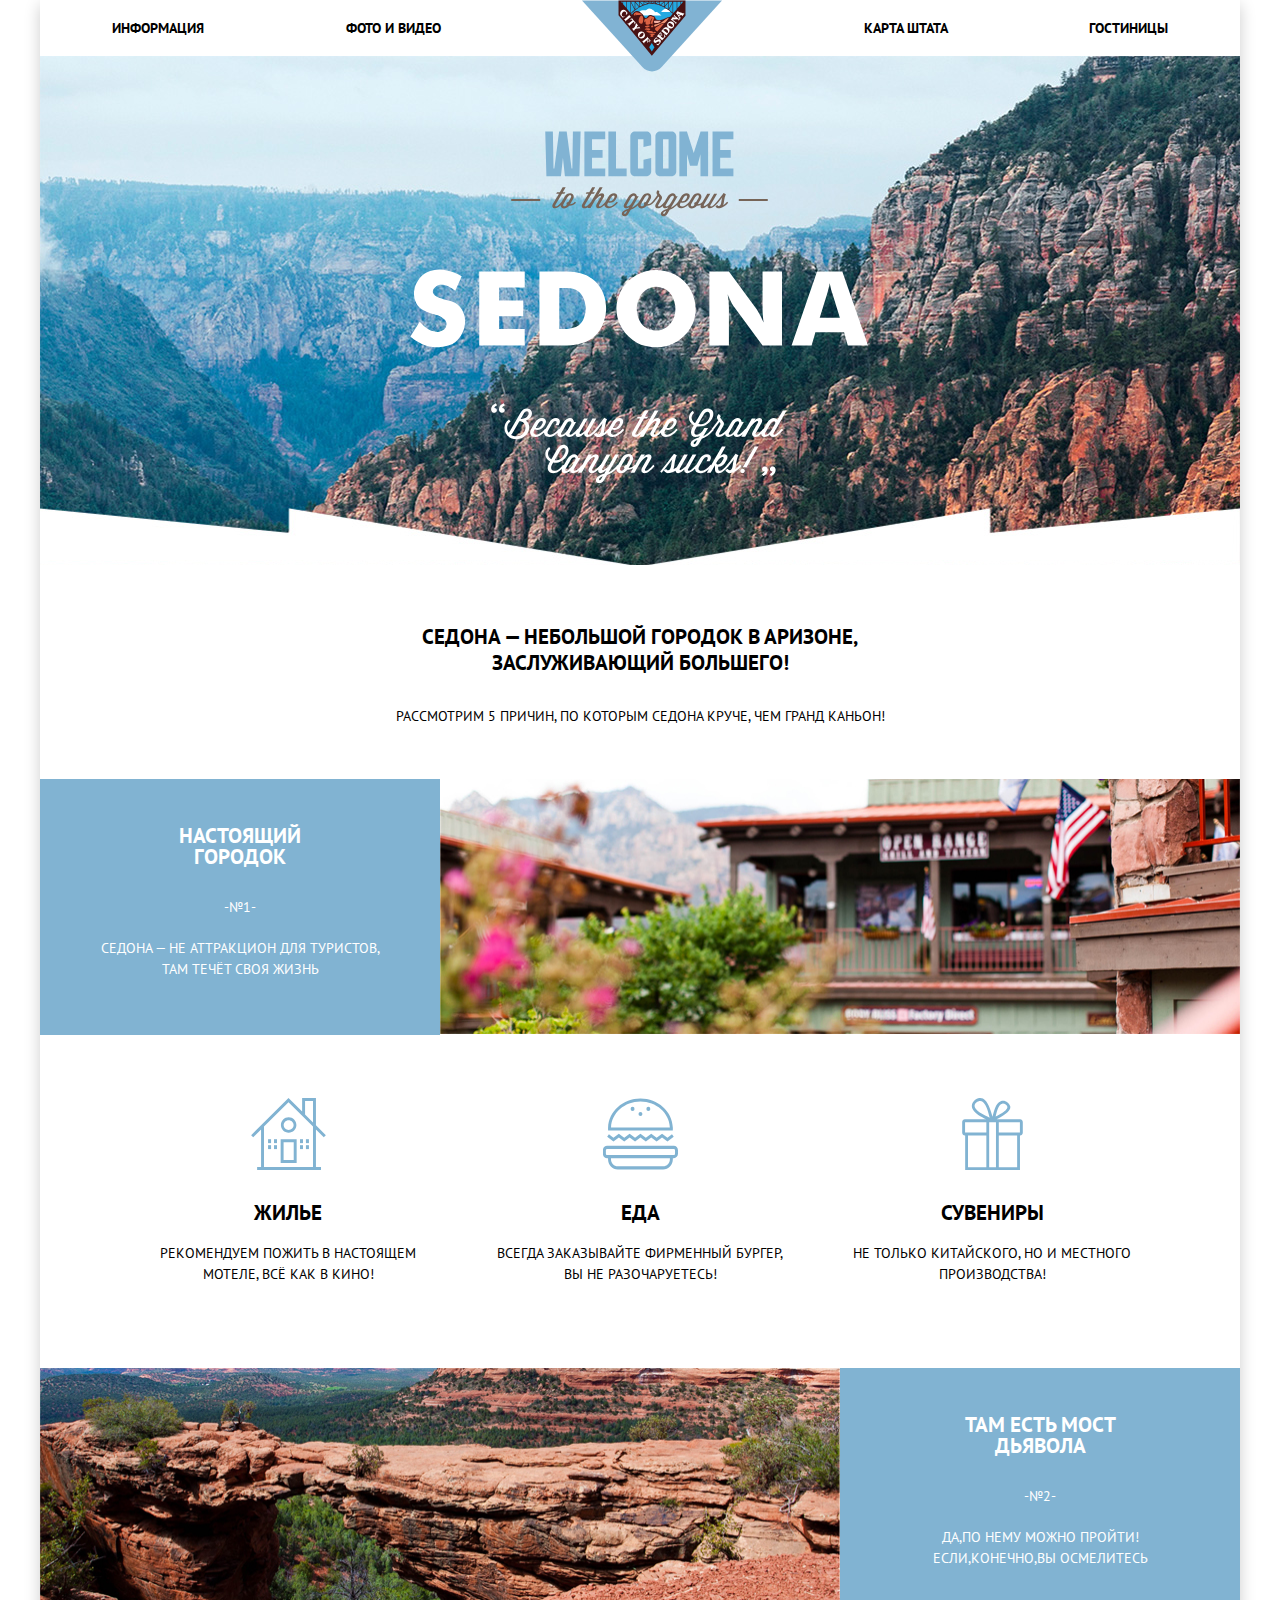
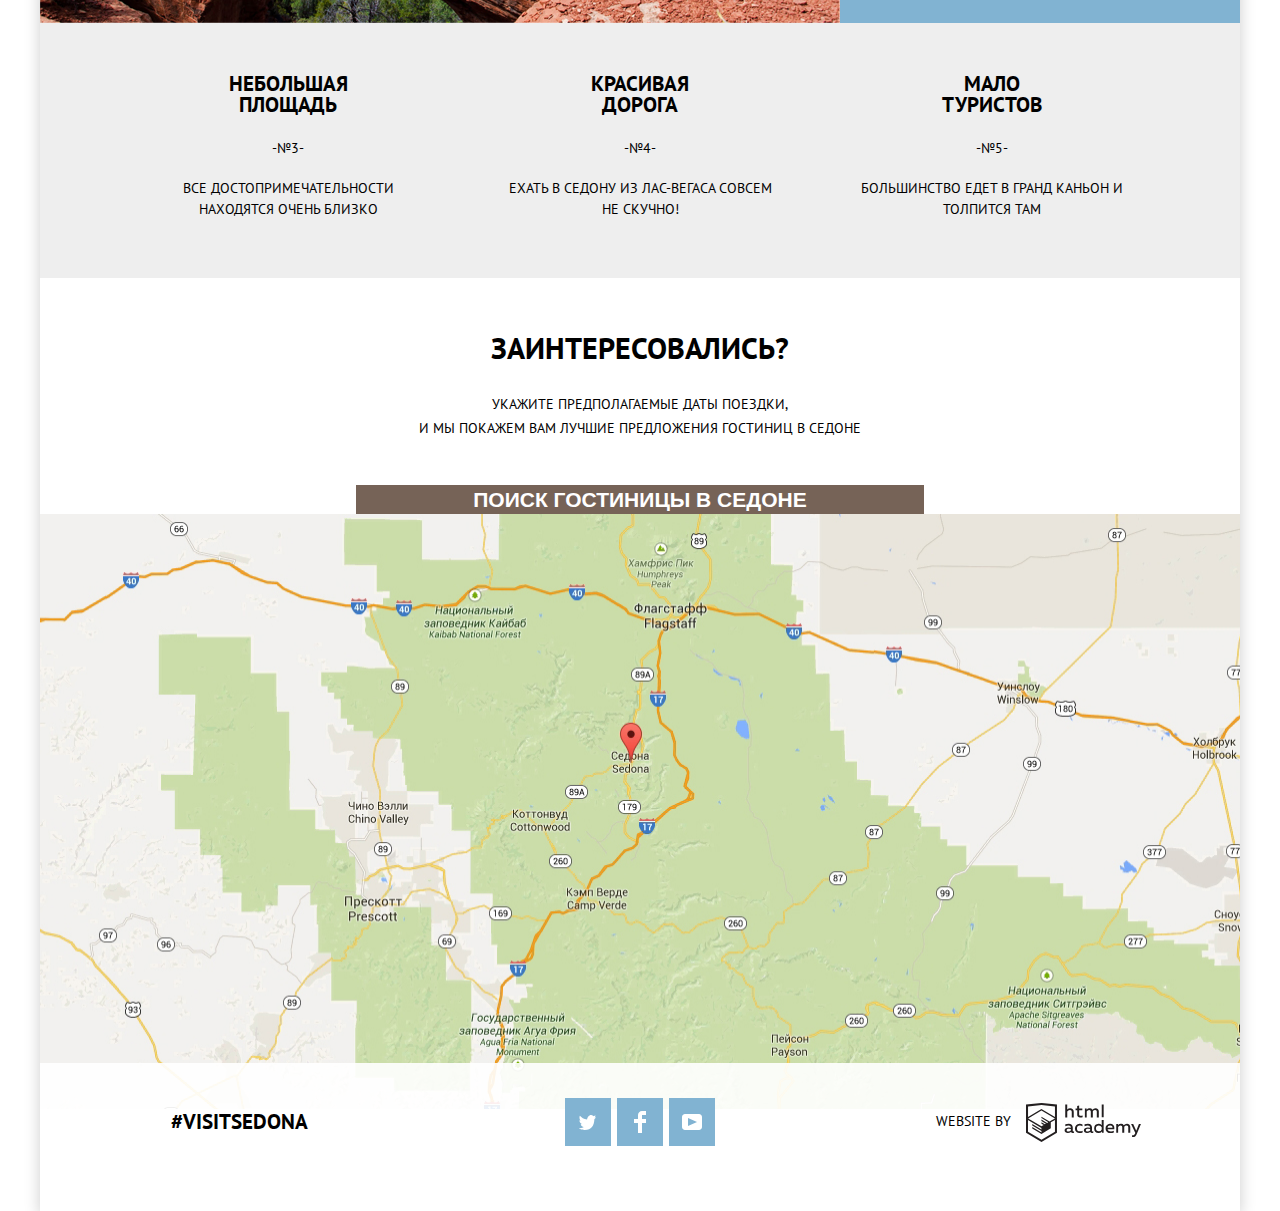
==== commit b05eac96: "Защита/2" ====
--- a/index.html
+++ b/index.html
@@ -3,7 +3,7 @@
   <head>
     <meta charset="utf-8">
     <link rel="stylesheet" type="text/css" href="normalize.css" >
-    <link rel="stylesheet" type="text/css" href="css/sedona-index-hotels.css">
+    <link rel="stylesheet" type="text/css" href="css/sedona-index-hotels-compressed.css">
     <link href="https://fonts.googleapis.com/css?family=PT+Sans:400,700&amp;subset=cyrillic" rel="stylesheet">
     <title>City of Sedona</title>
   </head>
@@ -14,9 +14,9 @@
           <ul class="cite-navigation ">
             <li><a href="">Информация</a></li>
             <li><a href="">Фото и Видео</a></li>
-            <a class="header-logo" href="index.html"><img src="img/logo.svg" width="140" height="72" alt="logo"></a>
+            <li><a class="header-logo" href="index.html"><img src="img/logo.svg" width="140" height="72" alt="logo"></a></li>
             <li><a href="">Карта Штата</a></li>
-            <li><a href="">Гостиницы</a></li>
+            <li><a href="inner.html">Гостиницы</a></li>
           </ul>
         </div>
       </nav>
@@ -98,17 +98,15 @@
           и мы покажем вам лучшие предложения гостиниц в Седоне
         </h3>
         <button class="search" >Поиск гостиницы в Седоне</button>
-        <div class="map">
-          <img src="img/map.jpg" width="1200" height="595" alt="mapimg">
-        </div>
-      </section>
+        <img src="img/map.jpg" width="1200" height="595" alt="mapimg">  
+        </section>
       <footer class="main-footer">
         <div class="container">
           <p class="visit"><a href="">#VISITSEDONA</a></p>
           <div class="footer-social">
-            <a href="#" class="social tw"></a>
-            <a href="#" class="social fb"></a>
-            <a href="#" class="social ut"></a>
+            <a href="#" class="social tw" title="twiterbtn"></a>
+            <a href="#" class="social fb" title="facebookbtn"></a>
+            <a href="#" class="social ut" title="youtubebtn"></a>
           </div>
           <div class="footer-copyright">
             <p>website by</p>
@@ -123,12 +121,10 @@
             <form  action="http://echo.htmlacademy.ru" method="post">
               <label for="data1">Дата заезда:</label> 
               <input class="enter" type="text" name="text" id="data1" placeholder="24 апреля 2017">
-              <button class="enter-calender"><img src="img/calendar.svg"
-                  width="21" height="22" alt="calendarimg"></button>      
+              <button class="enter-calender image"></button>      
               <label for="data2">Дата выезда:</label> 
               <input class="exist" type="text" name="text" id="data2" placeholder="4 июля 2017">
-              <button class="exist-calender"><img src="img/calendar.svg"
-              width="21" height="22" alt="calendarimg"></button>     
+              <button class="exist-calender image"></button>     
               <label for="senior">Взрослые: </label> 
               <div class="plus">
                 <button type="button">-</button>
@@ -147,6 +143,6 @@
         </div>
       </section>
     </main>
-      <script src="js/script.js"></script>
+      <script src="js/scriptcompressed.js"></script>
   </body>
 </html>--- a/css/sedona-index-hotels-compressed.css
+++ b/css/sedona-index-hotels-compressed.css
@@ -0,0 +1,1221 @@
+body {
+	width: 1200px;
+	font-weight: 700;
+	text-transform: uppercase;
+	font-size: 14px;
+	font-family: "PT Sans", Arial, sans-serif;
+	letter-spacing: 0;
+	margin: 0 auto;
+	-webkit-box-shadow: 0 5px 15px rgba(0, 1, 1, .2);
+	box-shadow: 0 5px 15px rgba(0, 1, 1, .2)
+}
+
+a {
+	color: #000;
+	text-decoration: none
+}
+
+.main-navigation {
+	width: 1200px;
+	line-height: 26px
+}
+
+.img {
+	background-image: url(../img/b-p.jpg);
+	background-repeat: no-repeat;
+	height: 509px;
+	background-color: #ad9386
+}
+
+.img img {
+	position: relative;
+	top: 75px;
+	left: 370px
+}
+
+.cite-navigation {
+	margin: 0;
+	padding: 0;
+	width: 1200px;
+	height: 56px;
+	display: -webkit-box;
+	display: -ms-flexbox;
+	display: flex;
+	-webkit-box-orient: horizontal;
+	-webkit-box-direction: normal;
+	-ms-flex-direction: row;
+	flex-direction: row;
+	-webkit-box-align: center;
+	-ms-flex-align: center;
+	align-items: center;
+	-webkit-box-pack: justify;
+	-ms-flex-pack: justify;
+	justify-content: space-between;
+	-ms-flex-wrap: wrap;
+	flex-wrap: wrap;
+	list-style: none
+}
+
+.cite-navigation li:not(:nth-child(3)) {
+	padding-bottom: 25px
+}
+
+.cite-navigation a:focus,
+.cite-navigation a:hover {
+	color: #81b3d2
+}
+
+.cite-navigation a:active {
+	color: #bcbcbc
+}
+
+.choose-of-hotels a {
+	color: #73655a
+}
+
+.description-of-sedona {
+	text-align: center
+}
+
+.description-of-sedona h2 {
+	font-weight: 700;
+	font-size: 21px;
+	line-height: 26px;
+	margin: 59px 380px 0
+}
+
+.description-of-sedona h3 {
+	font-size: 14px;
+	font-weight: 400;
+	margin-top: 27px;
+	margin-bottom: 50px;
+	line-height: 26px
+}
+
+.natural-sedona {
+	display: -webkit-box;
+	display: -ms-flexbox;
+	display: flex;
+	-webkit-box-orient: horizontal;
+	-webkit-box-direction: normal;
+	-ms-flex-direction: row;
+	flex-direction: row;
+	width: 1200px;
+	height: 256px
+}
+
+.description {
+	width: 400px;
+	background-color: #81b3d2;
+	color: #fff
+}
+
+.description h4 {
+	font-family: "PT Sans", sans-serif;
+	font-size: 21px;
+	line-height: 21px;
+	margin: 46px 120px 30px
+}
+
+.description h5 {
+	font-family: "PT Sans", Arial, sans-serif;
+	font-size: 14px;
+	line-height: 21px;
+	font-weight: 400;
+	margin: 0 55px 20px
+}
+
+.three-reasons {
+	display: -webkit-box;
+	display: -ms-flexbox;
+	display: flex;
+	-webkit-box-pack: justify;
+	-ms-flex-pack: justify;
+	justify-content: space-between;
+	width: 1200px
+}
+
+.reasons {
+	width: 352px;
+	padding: 63px 25px 60px
+}
+
+.reasons h4 {
+	font-family: "PT Sans", "Arial," sans-serif;
+	font-size: 21px;
+	line-height: 21px;
+	margin-bottom: 30px
+}
+
+.reasons h5 {
+	font-family: "PT Sans", Arial, sans-serif;
+	font-size: 14px;
+	font-weight: 400;
+	line-height: 21px;
+	margin-top: -10px
+}
+
+.present-sedona {
+	display: -webkit-box;
+	display: -ms-flexbox;
+	display: flex;
+	-webkit-box-orient: horizontal;
+	-webkit-box-direction: normal;
+	-ms-flex-direction: row;
+	flex-direction: row;
+	width: 1200px;
+	height: 255px
+}
+
+.six-reasons {
+	display: -webkit-box;
+	display: -ms-flexbox;
+	display: flex;
+	-webkit-box-pack: justify;
+	-ms-flex-pack: justify;
+	justify-content: space-between;
+	width: 1200px;
+	min-height: 255px;
+	background-color: #eee
+}
+
+.reason {
+	width: 352px;
+	padding: 22px 40px 0
+}
+
+.reason h4 {
+	font-family: "PT Sans", Arial, sans-serif;
+	font-size: 21px;
+	line-height: 21px;
+	padding: 0 60px
+}
+
+.reason h5 {
+	font-family: "PT Sans", Arial, sans-serif;
+	font-weight: 400;
+	font-size: 14px;
+	line-height: 21px;
+	margin-top: -5px
+}
+
+.interest {
+	width: 1200px;
+	height: 765px;
+	text-align: center
+}
+
+.interest h2 {
+	font-size: 30px;
+	margin-top: 50px
+}
+
+.interest h3 {
+	margin-bottom: 45px;
+	font-weight: 400;
+	font-size: 14px;
+	line-height: 24px
+}
+
+.search {
+	position: relative;
+	width: 568px;
+	line-height: 27px;
+	background-color: #766357;
+	color: #fff;
+	font-size: 21px;
+	text-transform: uppercase;
+	border: none;
+	font-weight: 700;
+	font-family: "PT Sans", "Arial"", sans-serif;
+	padding: 30px 0
+}
+
+.search:focus,
+.search:hover {
+	background-color: #604e43
+}
+
+.search:active {
+	background-color: #503e33;
+	color: #857871
+}
+
+.popup {
+	position: absolute;
+	left: 50%;
+	top: 2172px;
+	width: 570px;
+	min-height: 395px;
+	font-weight: 700;
+	background-color: #fff;
+	display: none;
+	margin-left: -285px
+}
+
+.search-of-hotel {
+	display: -webkit-box;
+	display: -ms-flexbox;
+	display: flex;
+	-webkit-box-pack: center;
+	-ms-flex-pack: center;
+	justify-content: center;
+	margin-top: 55px
+}
+
+.search-of-hotel label {
+	padding-right: 20px
+}
+
+.search-of-hotel label:nth-child(1) {
+	padding-right: 23px
+}
+
+.search-of-hotel input[type=text] {
+	width: 330px;
+	height: 40px;
+	background-color: #f2f2f2;
+	margin-bottom: 30px;
+	border: none;
+	padding-left: 10px
+}
+
+.search-of-hotel input[type=text]:hover {
+	background-color: #ebebeb
+}
+
+.search-of-hotel input[type=text]:focus {
+	background-color: #fff;
+	outline: 2px solid #e5e5e5
+}
+
+.enter-calender {
+	position: absolute;
+	top: 64px;
+	left: 470px;
+	border: none;
+	background: 0 0;
+	cursor: pointer
+}
+
+.exist-calender {
+	position: absolute;
+	top: 135px;
+	left: 470px;
+	cursor: pointer;
+	border: none;
+	background: 0 0
+}
+
+.image {
+	background-image: url(../img/calendar.svg);
+	background-repeat: no-repeat;
+	width: 21px;
+	height: 22px
+}
+
+.image:focus,
+.image:hover {
+	background-image: url(../img/calendarfocus.svg);
+	background-repeat: no-repeat;
+	width: 21px;
+	height: 22px
+}
+
+.image:active {
+	background-image: url(../img/calendaractive.svg);
+	background-repeat: no-repeat;
+	width: 21px;
+	height: 22px
+}
+
+.minus,
+.plus {
+	display: inline-block;
+	margin: 0;
+	margin-left: 20px;
+	vertical-align: middle
+}
+
+.minus {
+	margin-left: 0
+}
+
+.minus button,
+.plus button {
+	margin: 0;
+	width: 38px;
+	height: 38px;
+	background-color: #f2f2f2;
+	border: none;
+	margin-right: -4px;
+	cursor: pointer
+}
+
+.minus input,
+.plus input {
+	width: 38px;
+	height: 36px;
+	background-color: #f2f2f2;
+	border: none;
+	margin-right: -4px
+}
+
+.child {
+	margin-left: 55px
+}
+
+.found {
+	width: 460px;
+	min-height: 60px;
+	background-color: #81b3d2;
+	color: #fff;
+	border: none;
+	font-weight: 600;
+	font-size: 21px;
+	font-family: "PT Sans", Arial, sans-serif;
+	text-transform: uppercase;
+	line-height: 26px;
+	margin-top: 45px
+}
+
+.found:focus,
+.found:hover {
+	background-color: #669ec0
+}
+
+.found:active {
+	background-color: #5496bd;
+	color: #7aadcb
+}
+
+.choose {
+	width: 1200px;
+	min-height: 220px;
+	color: #fff
+}
+
+.choose h3 {
+	font-size: 16px;
+	line-height: 21px;
+	margin-top: 10px
+}
+
+.choose label {
+	font-weight: 400;
+	line-height: 21px
+}
+
+.wholeform {
+	background-image: url(../img/filter%20background.jpg);
+	background-repeat: no-repeat;
+	background-color: #00008b;
+	width: 1200px;
+	min-height: 205px;
+	display: -webkit-box;
+	display: -ms-flexbox;
+	display: flex;
+	padding-top: 13px;
+	-ms-flex-wrap: wrap;
+	flex-wrap: wrap
+}
+
+.infostructure,
+.type {
+	display: -webkit-box;
+	display: -ms-flexbox;
+	display: flex;
+	width: 170px;
+	-webkit-box-orient: vertical;
+	-webkit-box-direction: normal;
+	-ms-flex-direction: column;
+	flex-direction: column
+}
+
+.infostructure {
+	margin-right: 97px
+}
+
+.cost h3 {
+	margin-bottom: 9px
+}
+
+.type {
+	margin-right: 320px
+}
+
+.cost {
+	display: -webkit-box;
+	display: -ms-flexbox;
+	display: flex;
+	-webkit-box-orient: vertical;
+	-webkit-box-direction: normal;
+	-ms-flex-direction: column;
+	flex-direction: column;
+	width: 330px
+}
+
+.subscribe {
+	width: 135px;
+	height: 35px;
+	font-size: 14px;
+	line-height: 21px;
+	font-family: "PT Sans", Arial, sans-serif;
+	text-transform: uppercase;
+	font-weight: 400;
+	color: #fff;
+	background: 0 0;
+	border: 2px solid #fff;
+	cursor: pointer;
+	line-height: 21px;
+	margin: 0 auto;
+	border-radius: 2px
+}
+
+.subscribe:hover {
+	background-color: #fff;
+	color: #000
+}
+
+.hotel-items {
+	width: 1200px;
+	height: 540px;
+	margin-bottom: 30px
+}
+
+.founding {
+	min-height: 84px;
+	display: -webkit-box;
+	display: -ms-flexbox;
+	display: flex;
+	-webkit-box-pack: justify;
+	-ms-flex-pack: justify;
+	justify-content: space-between
+}
+
+.founding h2 {
+	font-size: 21px;
+	font-family: "PT Sans", Arial, sans-serif;
+	margin-top: 27px
+}
+
+.founding h3 {
+	margin-top: 32px;
+	margin-left: 47px;
+	margin-right: 40px;
+	font-size: 14px;
+	line-height: 18px
+}
+
+.founding a {
+	height: 0;
+	margin-top: 30px;
+    margin-right: 30px;
+    font-weight: 400;
+	font-size: 12px;
+	line-height: 18px;
+	text-decoration: underline;
+	-webkit-text-decoration-style: dotted;
+	text-decoration-style: dotted;
+	-webkit-text-decoration-color: #669ec0;
+	text-decoration-color: #669ec0;
+	text-transform: uppercase;
+    cursor: pointer
+}
+
+.founding a:not(.activebtn) {
+	color: #bdc3bd
+}
+
+.founding a:focus,
+.founding a:hover {
+	color: #669ec0
+}
+
+.founding a:active {
+	color: #000;
+	text-decoration: none
+}
+
+.activebtn {
+	color: #669ec0
+}
+
+.span {
+	display: -webkit-box;
+	display: -ms-flexbox;
+	display: flex;
+	-webkit-box-orient: horizontal;
+	-webkit-box-direction: normal;
+	-ms-flex-direction: row;
+	flex-direction: row;
+	margin-left: auto;
+	margin-right: 0;
+	height: 100%;
+	margin-top: 35px;
+	cursor: pointer
+}
+
+.up {
+	background-image: url(../img/icon-up-dir.svg);
+	width: 11px;
+	height: 10px;
+	margin-right: 10px
+}
+
+.dwn {
+	background-image: url(../img/icon-down-dir.svg);
+	width: 11px;
+	height: 10px
+}
+
+.up:focus,
+.up:hover {
+	background-image: url(../img/icon-up-dir-h.svg);
+	width: 11px;
+	height: 10px
+}
+
+.dwn:focus,
+.dwn:hover {
+	background-image: url(../img/icon-down-dir-h.svg);
+	width: 11px;
+	height: 10px
+}
+
+.up:active {
+	background-image: url(../img/icon-up-dir-a.svg);
+	width: 11px;
+	height: 10px
+}
+
+.dwn:active {
+	background-image: url(../img/icon-down-dir-a.svg);
+	width: 11px;
+	height: 10px
+}
+
+.catalog-list {
+	width: 1200px;
+	min-height: 455px;
+	display: -webkit-box;
+	display: -ms-flexbox;
+	display: flex;
+	-webkit-box-orient: vertical;
+	-webkit-box-direction: normal;
+	-ms-flex-direction: column;
+	flex-direction: column
+}
+
+.name-hotel-wrapper {
+	border: 1px solid #e5e5e5;
+	border-right: none;
+	height: 130px;
+	padding: 10px 0
+}
+
+.name-hotel {
+	display: -webkit-box;
+	display: -ms-flexbox;
+	display: flex;
+	-ms-flex-wrap: wrap;
+	flex-wrap: wrap;
+	-webkit-box-pack: start;
+	-ms-flex-pack: start;
+	justify-content: flex-start;
+	-webkit-box-align: center;
+	-ms-flex-align: center;
+	align-items: center;
+	min-height: 90px
+}
+
+.name-hotel img {
+	margin-right: 30px
+}
+
+.name-hotel div {
+	display: -webkit-box;
+	display: -ms-flexbox;
+	display: flex;
+	width: 350px;
+	overflow: hidden;
+	text-overflow: ellipsis;
+	white-space: nowrap;
+	-webkit-box-orient: vertical;
+	-webkit-box-direction: normal;
+	-ms-flex-direction: column;
+	flex-direction: column;
+	-webkit-box-pack: justify;
+	-ms-flex-pack: justify;
+	justify-content: space-between;
+	min-height: 90px
+}
+
+.name-hotel h3 {
+	font-size: 21px;
+	font-family: "PT Sans", Arial, sans-serif;
+	margin: 0
+}
+
+.name-hotel p {
+	display: -webkit-box;
+	display: -ms-flexbox;
+	display: flex;
+	width: 240px;
+	font-weight: 400;
+	line-height: 21px;
+	margin: 0
+}
+
+.name-hotel p span {
+	display: block;
+	width: 50%
+}
+
+.name-hotel a:focus,
+.name-hotel a:hover {
+	color: #81b3d2
+}
+
+.name-hotel a:active {
+	color: #b2b2b2
+}
+
+.rate {
+	display: -webkit-box;
+	display: -ms-flexbox;
+	display: flex;
+	-webkit-box-orient: vertical;
+	-webkit-box-direction: normal;
+	-ms-flex-direction: column;
+	flex-direction: column;
+	margin-left: auto;
+	margin-right: 0;
+	height: 100%
+}
+
+.rate p {
+	font-size: 14px;
+	line-height: 21px;
+	background-color: #f2f2f2;
+	padding: 5px 15px;
+	height: 16px;
+	padding: 5px 13px 6px 16px;
+	font-weight: 400;
+	margin-top: 30px
+}
+
+.rate div {
+	margin-top: 27px
+}
+
+.first-rate {
+	margin-left: 40px
+}
+
+.second-rate {
+	margin-left: 60px
+}
+
+.third-rate {
+	margin-left: 80px
+}
+
+.moreinfo {
+	display: inline-block;
+	vertical-align: middle;
+	padding: 3px 17px;
+	background-color: #81b3d2;
+	color: #fff;
+	font-family: "PT Sans", "Arial", sans-serif;
+	font-size: 14px;
+    line-height: 21px;
+	text-transform: uppercase;
+	font-weight: 700;
+	margin-right: 3px;
+    cursor: pointer
+}
+
+.moreinfo:focus,
+.moreinfo:hover {
+	background-color: #669ec0
+}
+
+.moreinfo:active {
+	background-color: #5496bd;
+	color: #88b6d1
+}
+
+.reserv {
+	display: inline-block;
+	vertical-align: middle;
+    padding: 3px 17px;
+	background-color: #766357;
+	color: #fff;
+	font-size: 14px;
+	font-family: "PT Sans", "Arial", sans-serif;
+	text-transform: uppercase;
+	font-weight: 700;
+	cursor: pointer
+}
+
+.reserv:focus,
+.reserv:hover {
+	background-color: #604e43
+}
+
+.reserv:active {
+	background-color: #503e33;
+	color: #857871
+}
+
+.main-footer {
+	position: relative;
+	top: -30px;
+	width: 1200px;
+	min-height: 40px;
+	color: #000;
+	background-color: rgba(255, 255, 255, .9);
+	display: -webkit-box;
+	display: -ms-flexbox;
+	display: flex;
+	-webkit-box-pack: justify;
+	-ms-flex-pack: justify;
+	justify-content: space-between;
+	-webkit-box-align: center;
+	-ms-flex-align: center;
+	align-items: center
+}
+
+.footer-copyright,
+.visit {
+	width: 352px
+}
+
+.visit {
+	padding: 32px 59px
+}
+
+.footer-copyright p {
+	position: relative;
+	top: 31px;
+	left: 50px;
+	font-weight: 400;
+	font-size: 14px;
+	line-height: 26px
+}
+
+.footer-social {
+	width: 400px;
+	padding: 35px 0;
+	padding-left: 52px
+}
+
+.social {
+	display: inline-block;
+	vertical-align: middle;
+	width: 46px;
+	height: 48px;
+	background-color: #81b3d2;
+	margin-right: 2px;
+	vertical-align: middle
+}
+
+.social:focus,
+.social:hover {
+	background-color: #669ec0
+}
+
+.social:active {
+	background-color: #5496bd
+}
+
+.logo {
+	display: inline-block;
+	vertical-align: middle;
+	width: 115px;
+	height: 50px;
+	margin-left: 140px;
+	margin-top: -20px
+}
+
+.main-footer a {
+	color: #000;
+	font-size: 21px;
+	font-weight: 700;
+	line-height: 26px
+}
+
+.tw {
+	background-image: url(../img/t.svg);
+	background-repeat: no-repeat;
+	background-position: center
+}
+
+.fb {
+	background-image: url(../img/fb-icon.svg);
+	background-repeat: no-repeat;
+	background-position: center
+}
+
+.ut {
+	background-image: url(../img/youtube.svg);
+	background-repeat: no-repeat;
+	background-position: center
+}
+
+.tw:active {
+	background-image: url(../img/t2.svg);
+	background-repeat: no-repeat;
+	background-position: center
+}
+
+.fb:active {
+	background-image: url(../img/fb-icon2.svg);
+	background-repeat: no-repeat;
+	background-position: center
+}
+
+.ut:active {
+	background-image: url(../img/youtube2.svg);
+	background-repeat: no-repeat;
+	background-position: center
+}
+
+.footer-copyright-b p {
+	position: relative;
+	top: 45px;
+	right: 92px;
+	font-size: 14px;
+	font-weight: 400;
+	line-height: 26px
+}
+
+.academy {
+	background-image: url(../img/logo-htmlacademy.svg);
+	background-repeat: no-repeat;
+	background-position: center
+}
+
+.academy:focus,
+.academy:hover {
+	background-image: url(../img/logo-htmlacademy1.svg);
+	background-repeat: no-repeat;
+	background-position: center
+}
+
+.academy:active {
+	background-image: url(../img/logo-htmlacademy2.svg);
+	background-repeat: no-repeat;
+	background-position: center
+}
+
+.main-footer-b a {
+	color: #000;
+	font-size: 21px;
+	font-weight: 700
+}
+
+.visually-hidden {
+	position: absolute;
+	width: 1px;
+	height: 1px;
+	margin: -1px;
+	border: 0;
+	padding: 0;
+	white-space: nowrap;
+	-webkit-clip-path: inset(100%);
+	clip-path: inset(100%);
+	clip: rect(0 0 0 0);
+	overflow: hidden
+}
+
+.container {
+	width: 1056px;
+	margin: 0 auto;
+	display: -webkit-box;
+	display: -ms-flexbox;
+	display: flex;
+	-webkit-box-pack: justify;
+	-ms-flex-pack: justify;
+	justify-content: space-between
+}
+
+.popup-container {
+	display: -webkit-box;
+	display: -ms-flexbox;
+	display: flex;
+	margin: 0 auto;
+	width: 465px;
+	-ms-flex-wrap: nowrap;
+	flex-wrap: nowrap;
+	-webkit-box-orient: horizontal;
+	-webkit-box-direction: normal;
+	-ms-flex-direction: row;
+	flex-direction: row
+}
+
+.popup-show {
+	display: block;
+	-webkit-animation-name: popup-animation;
+	animation-name: popup-animation;
+	-webkit-animation-duration: 1.5s;
+	animation-duration: 1.5s
+}
+
+.popup-error {
+	-webkit-animation-name: error;
+	animation-name: error;
+	-webkit-animation-duration: .3s;
+	animation-duration: .3s
+}
+
+.popup-error-two {
+	-webkit-animation-name: error-two;
+	animation-name: error-two;
+	-webkit-animation-duration: .3s;
+	animation-duration: .3s
+}
+
+@-webkit-keyframes popup-animation {
+	0% {
+		-webkit-transform: scale(.5);
+		transform: scale(.5)
+	}
+	50% {
+		-webkit-transform: scale(1.2);
+		transform: scale(1.2)
+	}
+	100% {
+		-webkit-transform: scale(1);
+		transform: scale(1)
+	}
+}
+
+@keyframes popup-animation {
+	0% {
+		-webkit-transform: scale(.5);
+		transform: scale(.5)
+	}
+	50% {
+		-webkit-transform: scale(1.2);
+		transform: scale(1.2)
+	}
+	100% {
+		-webkit-transform: scale(1);
+		transform: scale(1)
+	}
+}
+
+@-webkit-keyframes error {
+	0% {
+		-webkit-transform: translateX(0);
+		transform: translateX(0)
+	}
+	10%,
+	30%,
+	50%,
+	70%,
+	90% {
+		-webkit-transform: translateX(5px);
+		transform: translateX(5px);
+		border: 2px solid red
+	}
+	100%,
+	20%,
+	40%,
+	60%,
+	80% {
+		-webkit-transform: translateX(-5px);
+		transform: translateX(-5px);
+		border: 2px solid red
+	}
+}
+
+@keyframes error {
+	0% {
+		-webkit-transform: translateX(0);
+		transform: translateX(0)
+	}
+	10%,
+	30%,
+	50%,
+	70%,
+	90% {
+		-webkit-transform: translateX(5px);
+		transform: translateX(5px);
+		border: 2px solid red
+	}
+	100%,
+	20%,
+	40%,
+	60%,
+	80% {
+		-webkit-transform: translateX(-5px);
+		transform: translateX(-5px);
+		border: 2px solid red
+	}
+}
+
+@-webkit-keyframes error-two {
+	0% {
+		-webkit-transform: translateY(0);
+		transform: translateY(0)
+	}
+	10%,
+	30%,
+	50%,
+	70%,
+	90% {
+		-webkit-transform: translateX(5px);
+		transform: translateX(5px);
+		border: 2px solid red
+	}
+	100%,
+	20%,
+	40%,
+	60%,
+	80% {
+		-webkit-transform: translateX(-5px);
+		transform: translateX(-5px);
+		border: 2px solid red
+	}
+}
+
+@keyframes error-two {
+	0% {
+		-webkit-transform: translateY(0);
+		transform: translateY(0)
+	}
+	10%,
+	30%,
+	50%,
+	70%,
+	90% {
+		-webkit-transform: translateX(5px);
+		transform: translateX(5px);
+		border: 2px solid red
+	}
+	100%,
+	20%,
+	40%,
+	60%,
+	80% {
+		-webkit-transform: translateX(-5px);
+		transform: translateX(-5px);
+		border: 2px solid red
+	}
+}
+
+.action {
+	position: relative;
+	padding-left: 42px;
+	cursor: pointer
+}
+
+.action input[type=checkbox]:checked+.checkbox {
+	position: absolute;
+	width: 25px;
+	height: 25px;
+	background-image: url(../img/checkbox-on.svg);
+	background-repeat: no-repeat;
+	left: 0;
+	top: -5px
+}
+
+.action input[type=checkbox]+.checkbox {
+	position: absolute;
+	width: 25px;
+	height: 25px;
+	background-image: url(../img/checkbox-off.svg);
+	background-repeat: no-repeat;
+	left: 0;
+	top: -5px
+}
+
+.price-range {
+	position: relative;
+	height: 31px;
+	width: 318px;
+	border: 2px solid #fff;
+	border-radius: 3px;
+	font-size: 0
+}
+
+.price-range::after {
+	content: "";
+	position: absolute;
+	top: 50%;
+	left: 50%;
+	-webkit-transform: translate(-50%, -50%);
+	-ms-transform: translate(-50%, -50%);
+	transform: translate(-50%, -50%);
+	width: 2px;
+	height: 22px;
+	background: #fff
+}
+
+.price-range label {
+	display: inline-block;
+	vertical-align: middle;
+	font-size: 14px;
+	line-height: 38px;
+	cursor: pointer
+}
+
+.max-price,
+.min-price {
+	width: 90px;
+	padding-left: 65px;
+	margin-top: -5px
+}
+
+.price-range input {
+	border: none;
+	width: 50px;
+	color: #fff;
+	background: 0 0;
+	padding-left: 10px
+}
+
+.range-control {
+	position: relative;
+	margin-top: 20px;
+	margin-bottom: 35px
+}
+
+.range-control .scale {
+	height: 2px;
+	background: rgba(255, 255, 255, .3)
+}
+
+.range-control .bar {
+	width: 80%;
+	height: 2px;
+	background: #fff
+}
+
+.range-button {
+	position: absolute;
+	top: -9px;
+	width: 4px;
+	height: 4px;
+	background: #ababab;
+	border: 8px solid #fff;
+	border-radius: 50%;
+	-webkit-box-shadow: 0 2px 1px 0 rgba(0, 1, 1, .2);
+	box-shadow: 0 2px 1px 0 rgba(0, 1, 1, .2);
+	cursor: pointer
+}
+
+.range-button:hover {
+	background: #1c4f80
+}
+
+.range-button-min {
+	left: 0
+}
+
+.range-button-max {
+	left: 80%
+}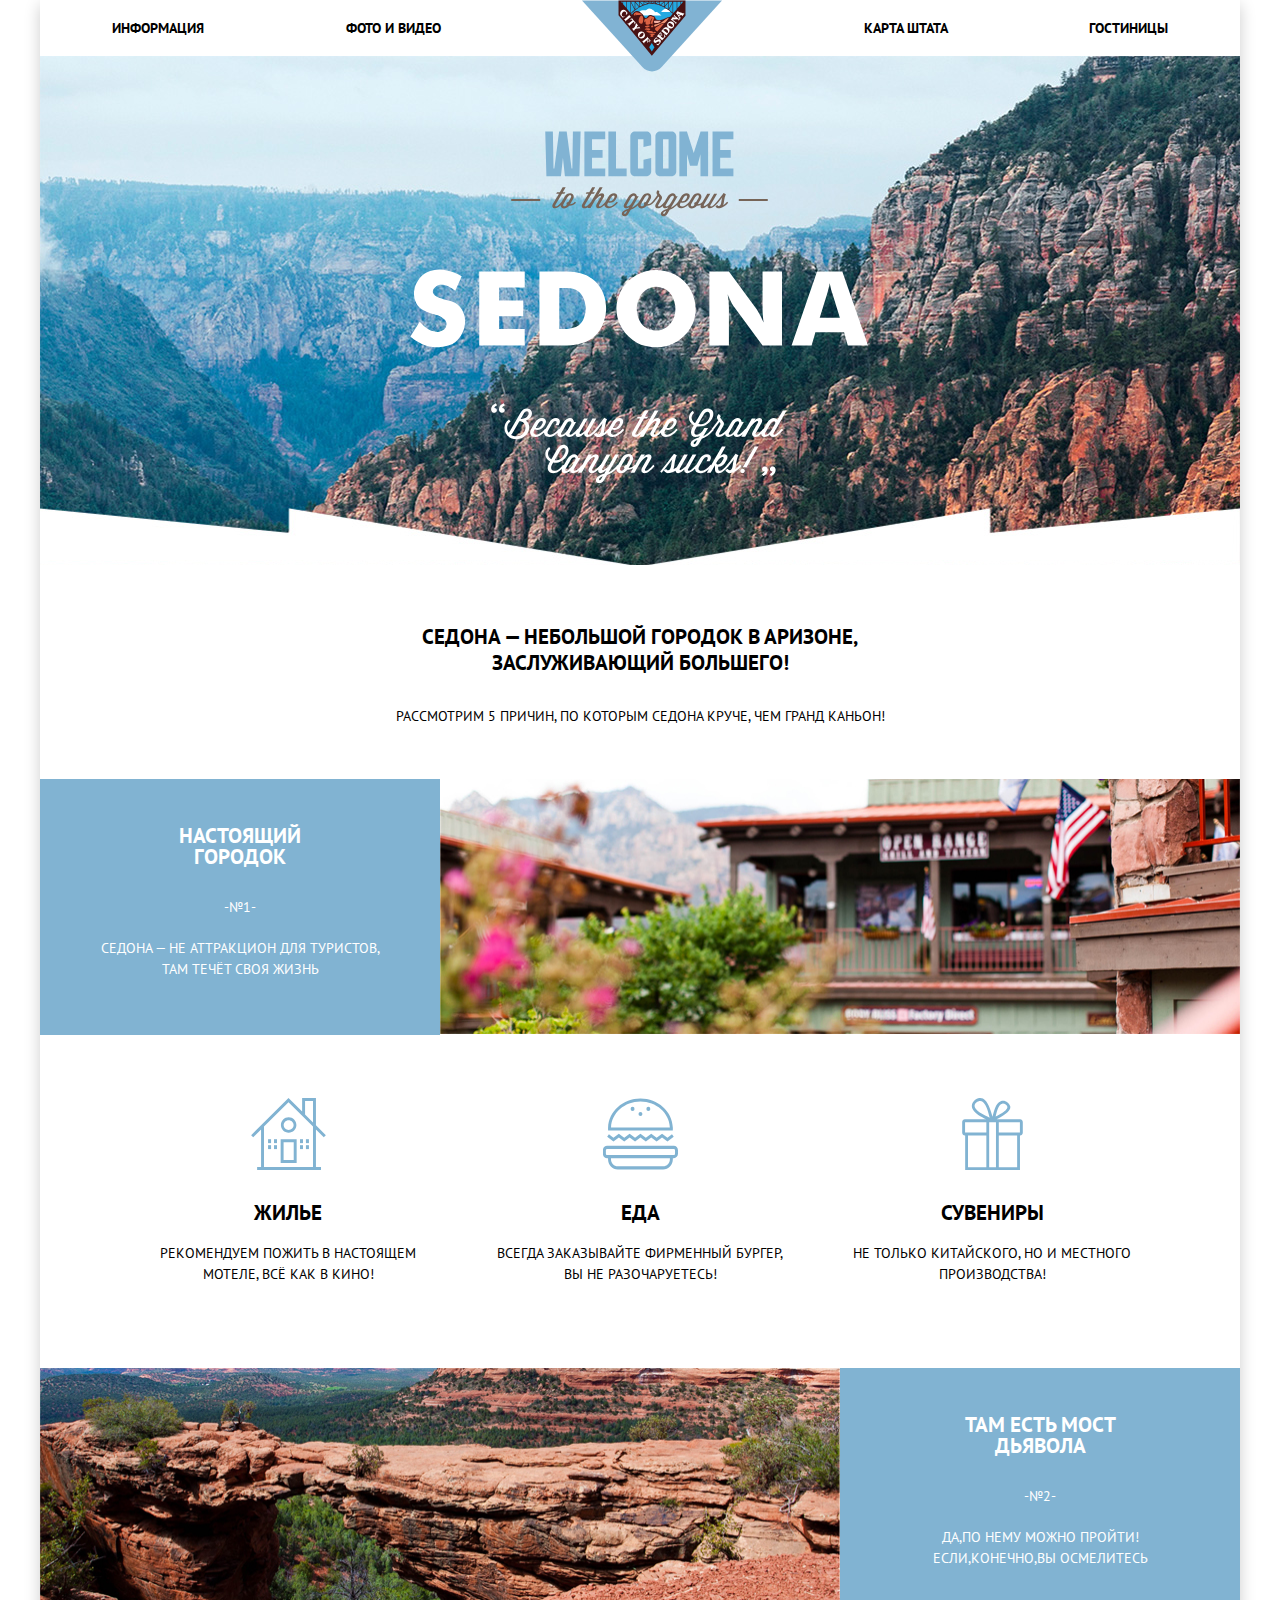
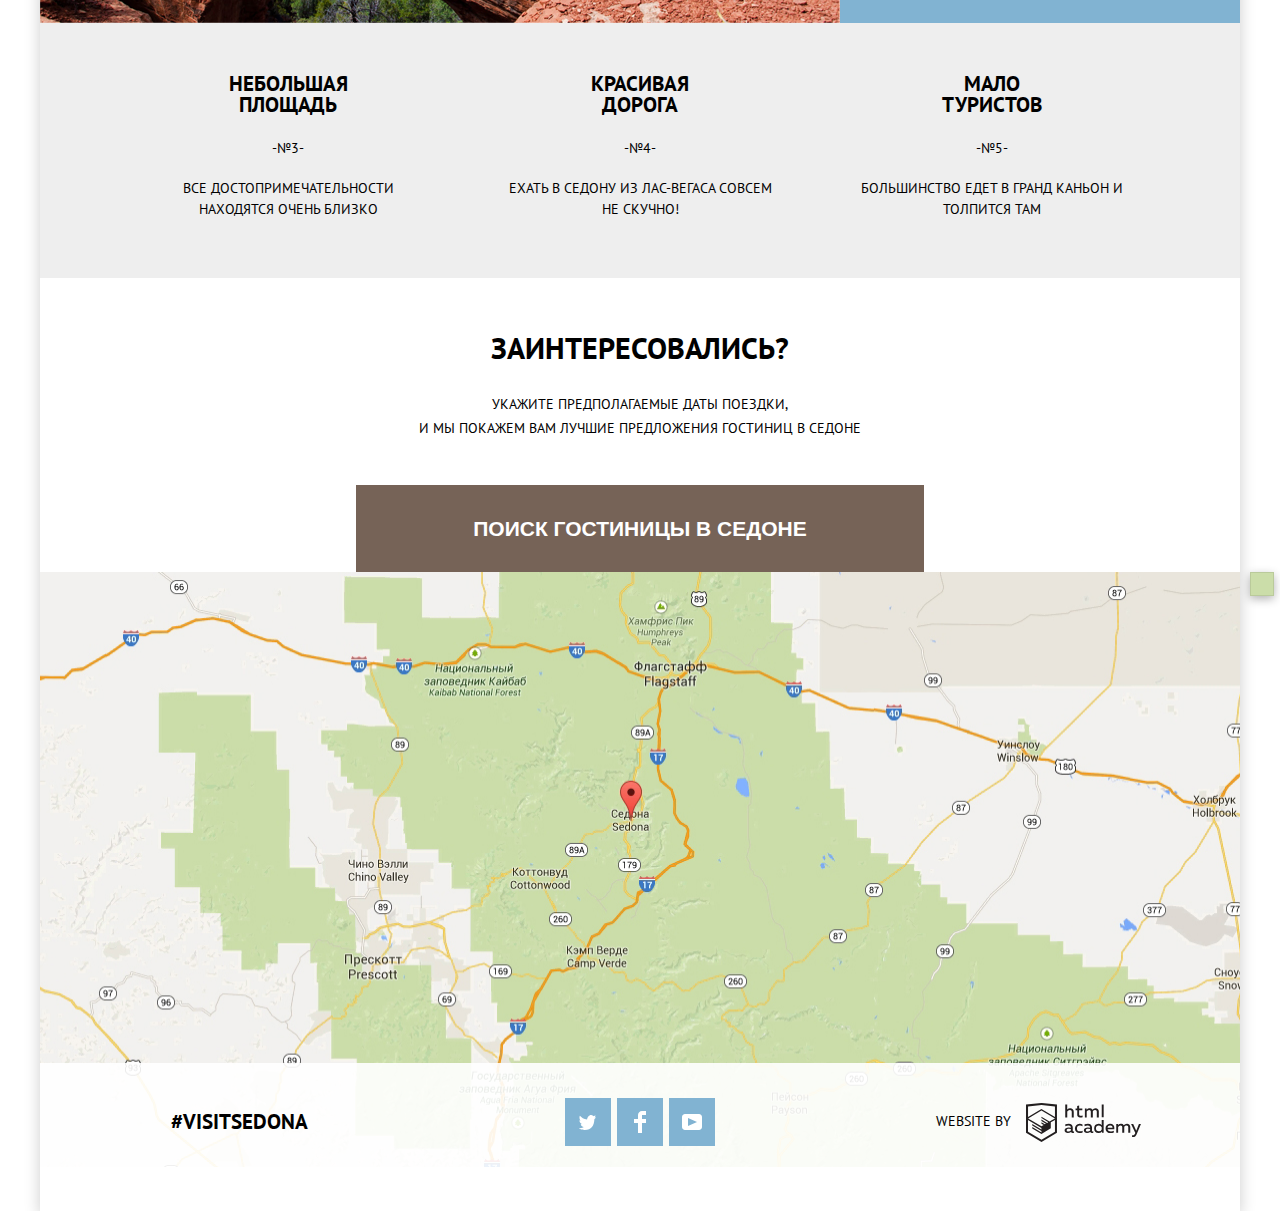
==== commit e498fc91: "Защита/3" ====
--- a/index.html
+++ b/index.html
@@ -98,15 +98,17 @@
           и мы покажем вам лучшие предложения гостиниц в Седоне
         </h3>
         <button class="search" >Поиск гостиницы в Седоне</button>
-        <img src="img/map.jpg" width="1200" height="595" alt="mapimg">  
+        <img src="img/map.jpg" width="1200" height="595" alt="mapimg"> 
+        <a class="callmap" href="map.html"></a>
+        <iframe class="map" src="https://maps.google.com/maps?width=100%&amp;height=500&amp;hl=en&amp;q=Sedona+(My%20Business%20Name)&amp;ie=UTF8&amp;t=&amp;z=15&amp;iwloc=B&amp;output=embed" frameborder="0" width="500" height="400"></iframe>  
         </section>
       <footer class="main-footer">
         <div class="container">
           <p class="visit"><a href="">#VISITSEDONA</a></p>
           <div class="footer-social">
-            <a href="#" class="social tw" title="twiterbtn"></a>
-            <a href="#" class="social fb" title="facebookbtn"></a>
-            <a href="#" class="social ut" title="youtubebtn"></a>
+            <a href="#" class="social tw" aria-label="twiterbtn"></a>
+            <a href="#" class="social fb" aria-label="facebookbtn"></a>
+            <a href="#" class="social ut" aria-lable="youtubebtn"></a>
           </div>
           <div class="footer-copyright">
             <p>website by</p>
@@ -127,15 +129,15 @@
               <button class="exist-calender image"></button>     
               <label for="senior">Взрослые: </label> 
               <div class="plus">
-                <button type="button">-</button>
-                <input type="number" id="senior">
-                <button type="button">+</button>
+                  <button class="minus-span" type="button"></button>
+                  <div class="input"><input type="number" id="senior"></div>
+                  <button class="plus-span" type="button"></button>
               </div>
               <label class="child" for="child">Дети:</label>
               <div class="minus">
-                <button type="button">-</button>
-                <input  type="number" id="child">
-                <button type="button">+</button>
+                  <button  class="minus-span a "type="button"></button>
+                  <div class="input"><input  type="number" id="child"></div>
+                <button class="plus-span b" type="button"></button>
               </div>
               <button class="found" type="submit">Найти</button>
             </form>
--- a/css/sedona-index-hotels-compressed.css
+++ b/css/sedona-index-hotels-compressed.css
@@ -3,7 +3,7 @@
 	font-weight: 700;
 	text-transform: uppercase;
 	font-size: 14px;
-	font-family: "PT Sans", Arial, sans-serif;
+	font-family: "PT Sans", "Arial", sans-serif;
 	letter-spacing: 0;
 	margin: 0 auto;
 	-webkit-box-shadow: 0 5px 15px rgba(0, 1, 1, .2);
@@ -45,9 +45,6 @@
 	-webkit-box-direction: normal;
 	-ms-flex-direction: row;
 	flex-direction: row;
-	-webkit-box-align: center;
-	-ms-flex-align: center;
-	align-items: center;
 	-webkit-box-pack: justify;
 	-ms-flex-pack: justify;
 	justify-content: space-between;
@@ -57,7 +54,7 @@
 }
 
 .cite-navigation li:not(:nth-child(3)) {
-	padding-bottom: 25px
+	padding-top: 15px
 }
 
 .cite-navigation a:focus,
@@ -81,7 +78,7 @@
 	font-weight: 700;
 	font-size: 21px;
 	line-height: 26px;
-	margin: 59px 380px 0
+	margin: 59px 375px 0
 }
 
 .description-of-sedona h3 {
@@ -227,7 +224,6 @@
 	text-transform: uppercase;
 	border: none;
 	font-weight: 700;
-	font-family: "PT Sans", "Arial"", sans-serif;
 	padding: 30px 0
 }
 
@@ -239,16 +235,52 @@
 .search:active {
 	background-color: #503e33;
 	color: #857871
+}
+
+.interest img  {
+    position: relative;
+} 
+
+.callmap {
+	position: absolute;
+	top: 2172px;
+	left: 1250px;
+	width: 22px;
+	height: 22px;
+	background-color: #cbdda9;
+	border: 1px solid #baca9b;
+	-webkit-box-shadow: 0 3px 10px rgba(0, 1, 1, .3);
+	box-shadow: 0 3px 10px rgba(0, 1, 1, .3);
+	cursor: pointer
+}
+
+.map {
+	position: relative;
+	top: -575px;
+	left: 675px;
+	z-index: 2;
+	display: none
+}
+
+.map-show {
+	display: block;
+	-webkit-animation-name: map;
+	animation-name: map;
+	-webkit-animation-duration: 0.2s;
+	animation-duration: 0.2s
 }
 
 .popup {
 	position: absolute;
 	left: 50%;
 	top: 2172px;
+	z-index: 3;
 	width: 570px;
 	min-height: 395px;
 	font-weight: 700;
 	background-color: #fff;
+	-webkit-box-shadow: 0 5px 15px rgba(0, 1, 1, .2);
+	box-shadow: 0 5px 15px rgba(0, 1, 1, .2);
 	display: none;
 	margin-left: -285px
 }
@@ -332,9 +364,9 @@
 .minus,
 .plus {
 	display: inline-block;
-	margin: 0;
 	margin-left: 20px;
-	vertical-align: middle
+	vertical-align: middle;
+	height: 38px
 }
 
 .minus {
@@ -352,6 +384,62 @@
 	cursor: pointer
 }
 
+.minus-span::before,
+.minus-span::after,
+.plus-span::before,
+.plus-span::after {
+	content: "";
+	position: absolute;
+	top: 215px;
+	width: 12px;
+	height: 3px;
+	background-color: #a9a9a9
+}
+
+.minus-span::before,
+.minus-span::after {
+    left: 180px;
+}
+
+.plus-span::before,
+.plus-span::after {
+    left: 255px
+}
+
+.a::before,
+.a::after {
+    left: 410px
+}
+
+.b::before,
+.b::after {
+    left: 485px
+}
+
+.plus-span::after {
+	-webkit-transform: rotate(90deg);
+	-ms-transform: rotate(90deg);
+	transform: rotate(90deg)
+}
+
+.minus-span:hover::before,
+.minus-span:hover::after,
+.minus-span:focus::before,
+.minus-span:focus::after,
+.plus-span:hover::before,
+.plus-span:hover::after,
+.plus-span:focus::before,
+.plus-span:focus::after{
+    background-color: black
+}
+
+.minus-span:active::before,
+.minus-span:active::after,
+.plus-span:active::before,
+.plus-span:active::after {
+    background-color: #88b7d5;
+}
+
 .minus input,
 .plus input {
 	width: 38px;
@@ -359,6 +447,11 @@
 	background-color: #f2f2f2;
 	border: none;
 	margin-right: -4px
+}
+
+.input {
+	display: inline-block;
+	vertical-align: top
 }
 
 .child {
@@ -510,8 +603,8 @@
 .founding a {
 	height: 0;
 	margin-top: 30px;
-    margin-right: 30px;
-    font-weight: 400;
+	margin-right: 30px;
+	font-weight: 400;
 	font-size: 12px;
 	line-height: 18px;
 	text-decoration: underline;
@@ -520,7 +613,7 @@
 	-webkit-text-decoration-color: #669ec0;
 	text-decoration-color: #669ec0;
 	text-transform: uppercase;
-    cursor: pointer
+	cursor: pointer
 }
 
 .founding a:not(.activebtn) {
@@ -638,23 +731,24 @@
 	display: -ms-flexbox;
 	display: flex;
 	width: 350px;
-	overflow: hidden;
-	text-overflow: ellipsis;
-	white-space: nowrap;
 	-webkit-box-orient: vertical;
 	-webkit-box-direction: normal;
 	-ms-flex-direction: column;
 	flex-direction: column;
 	-webkit-box-pack: justify;
 	-ms-flex-pack: justify;
-	justify-content: space-between;
+	justify-content: center;
 	min-height: 90px
 }
 
 .name-hotel h3 {
 	font-size: 21px;
-	font-family: "PT Sans", Arial, sans-serif;
-	margin: 0
+	font-family: "PT Sans", "Arial", sans-serif;
+	margin: 0;
+	overflow: hidden;
+	-o-text-overflow: ellipsis;
+	text-overflow: ellipsis;
+	white-space: nowrap
 }
 
 .name-hotel p {
@@ -664,7 +758,8 @@
 	width: 240px;
 	font-weight: 400;
 	line-height: 21px;
-	margin: 0
+	margin: 0;
+	margin-top: 7px
 }
 
 .name-hotel p span {
@@ -672,8 +767,8 @@
 	width: 50%
 }
 
-.name-hotel a:focus,
-.name-hotel a:hover {
+.name-hotel a:focus:not(.moreinfo):not(.reserv),
+.name-hotel a:hover:not(.moreinfo):not(.reserv) {
 	color: #81b3d2
 }
 
@@ -702,23 +797,22 @@
 	height: 16px;
 	padding: 5px 13px 6px 16px;
 	font-weight: 400;
-	margin-top: 30px
-}
-
-.rate div {
-	margin-top: 27px
+	margin-top: 40px
 }
 
 .first-rate {
-	margin-left: 40px
+	margin-left: 40px;
+	margin-top: 20px
 }
 
 .second-rate {
-	margin-left: 60px
+	margin-left: 60px;
+	margin-top: 17px
 }
 
 .third-rate {
-	margin-left: 80px
+	margin-left: 80px;
+	margin-top: 17px
 }
 
 .moreinfo {
@@ -729,27 +823,28 @@
 	color: #fff;
 	font-family: "PT Sans", "Arial", sans-serif;
 	font-size: 14px;
-    line-height: 21px;
+	line-height: 21px;
 	text-transform: uppercase;
 	font-weight: 700;
 	margin-right: 3px;
-    cursor: pointer
+	cursor: pointer
 }
 
 .moreinfo:focus,
 .moreinfo:hover {
-	background-color: #669ec0
+	background-color: #669ec0;
+	color: #fff
 }
 
 .moreinfo:active {
 	background-color: #5496bd;
-	color: #88b6d1
+	color: #7aadcb
 }
 
 .reserv {
 	display: inline-block;
 	vertical-align: middle;
-    padding: 3px 17px;
+	padding: 3px 17px;
 	background-color: #766357;
 	color: #fff;
 	font-size: 14px;
@@ -759,12 +854,13 @@
 	cursor: pointer
 }
 
-.reserv:focus,
-.reserv:hover {
-	background-color: #604e43
-}
-
-.reserv:active {
+.reserv:hover,
+.reserv:focus {
+	background-color: #604e43;
+	color: #fff
+}
+
+.reserv:active:not(.moreinfo) {
 	background-color: #503e33;
 	color: #857871
 }
@@ -945,14 +1041,16 @@
 	display: -webkit-box;
 	display: -ms-flexbox;
 	display: flex;
-	margin: 0 auto;
 	width: 465px;
 	-ms-flex-wrap: nowrap;
 	flex-wrap: nowrap;
 	-webkit-box-orient: horizontal;
 	-webkit-box-direction: normal;
 	-ms-flex-direction: row;
-	flex-direction: row
+	flex-direction: row;
+	-webkit-box-pack: justify;
+	-ms-flex-pack: justify;
+	justify-content: center
 }
 
 .popup-show {
@@ -1107,13 +1205,43 @@
 	}
 }
 
+@-webkit-keyframes map {
+	0% {
+		-webkit-transform: scale(0);
+		transform: scale(0)
+	}
+	50% {
+		-webkit-transform: scale(.5);
+		transform: scale(.5)
+	}
+	100% {
+		-webkit-transform: scale(1);
+		transform: scale(1)
+	}
+}
+
+@keyframes map {
+	0% {
+		-webkit-transform: scale(0);
+		transform: scale(0)
+	}
+	50% {
+		-webkit-transform: scale(.5);
+		transform: scale(.5)
+	}
+	100% {
+		-webkit-transform: scale(1);
+		transform: scale(1)
+	}
+}
+
 .action {
 	position: relative;
 	padding-left: 42px;
 	cursor: pointer
 }
 
-.action input[type=checkbox]:checked+.checkbox {
+.action input[type=checkbox]:checked + .checkbox {
 	position: absolute;
 	width: 25px;
 	height: 25px;
@@ -1123,7 +1251,7 @@
 	top: -5px
 }
 
-.action input[type=checkbox]+.checkbox {
+.action input[type=checkbox] + .checkbox {
 	position: absolute;
 	width: 25px;
 	height: 25px;
